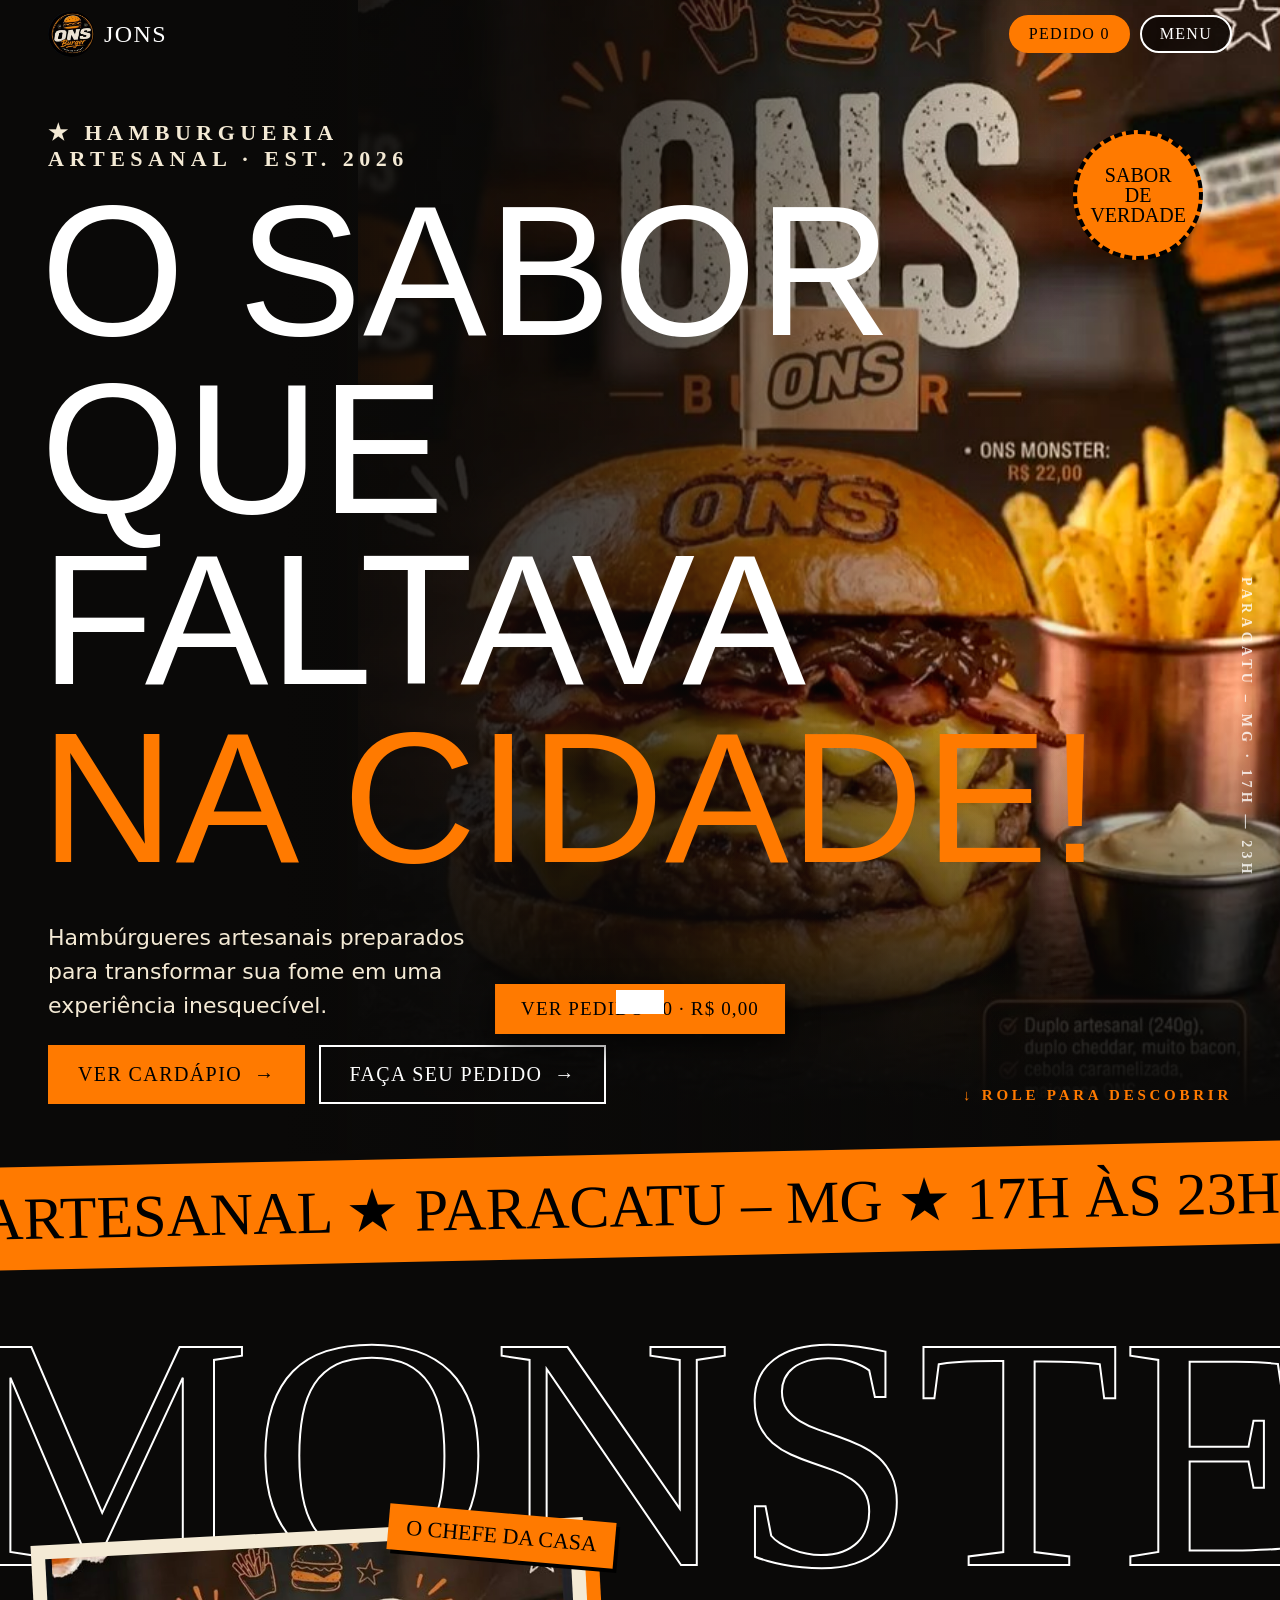
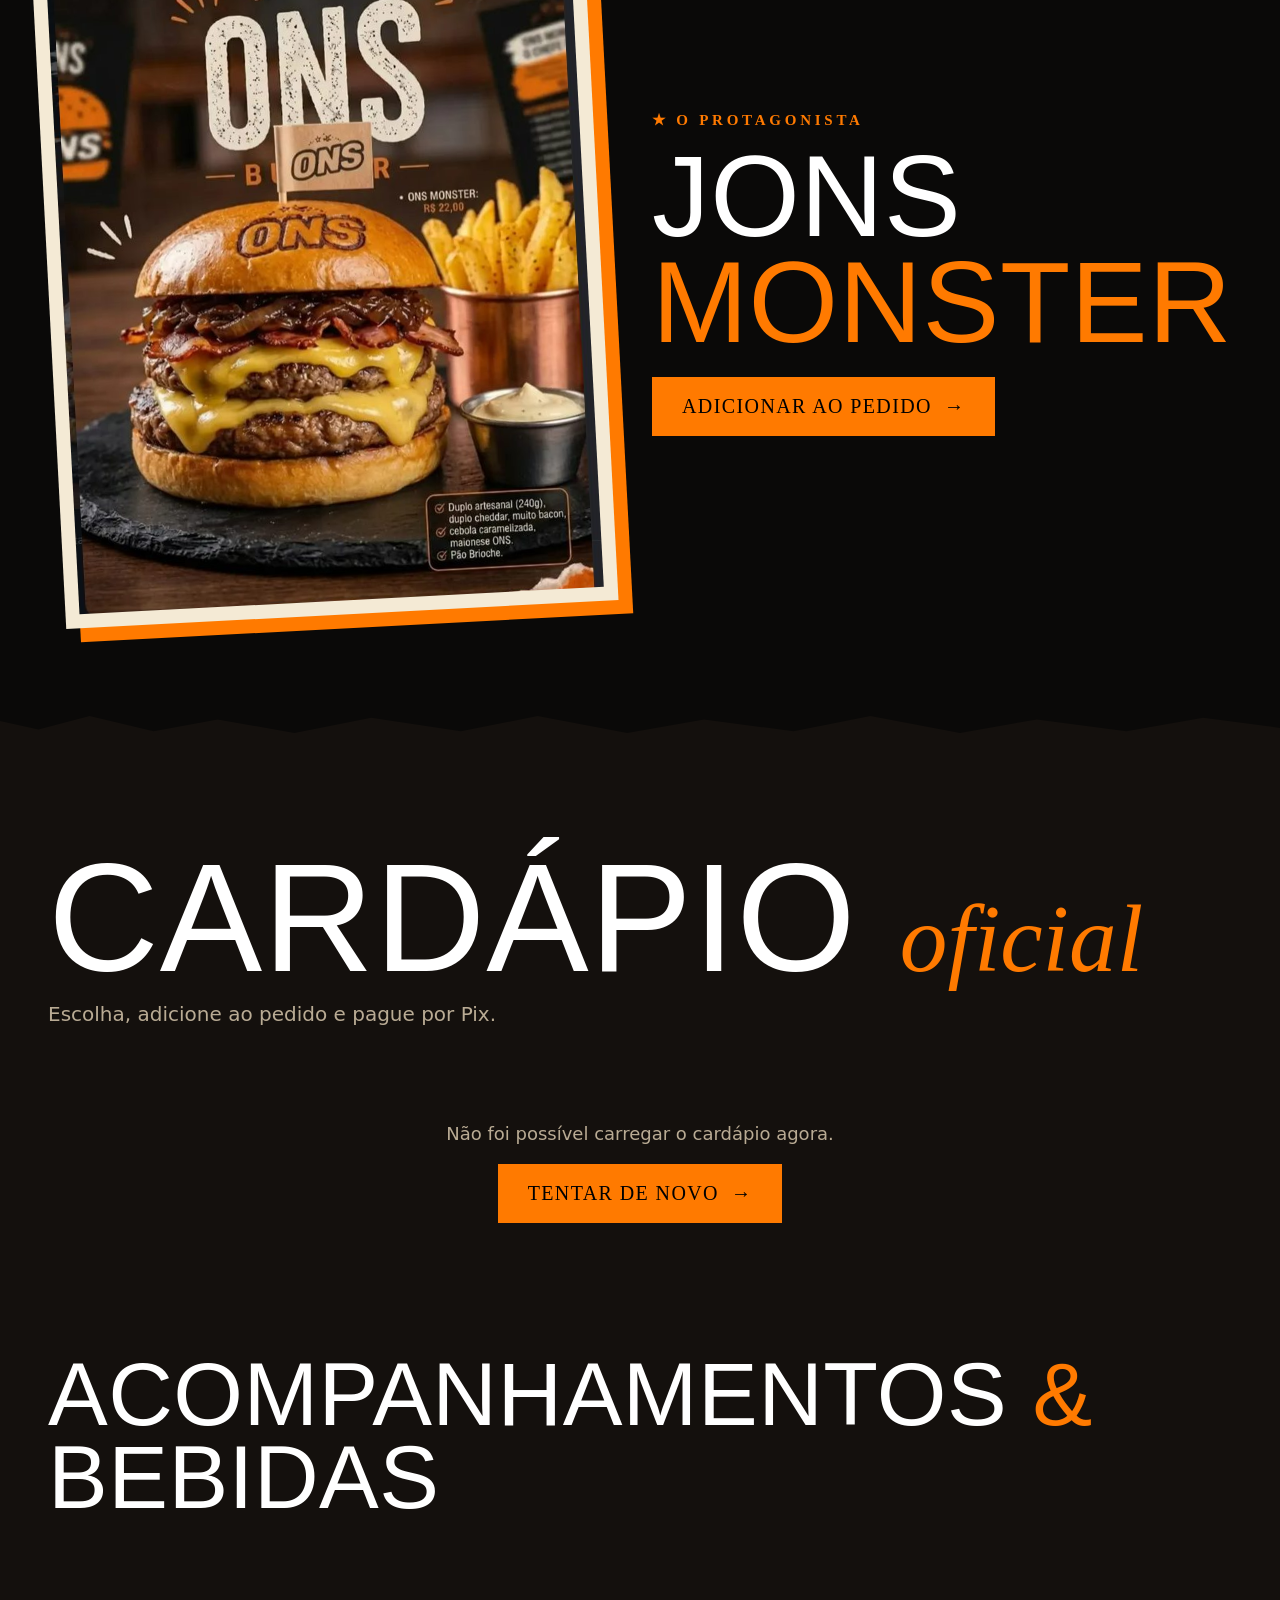
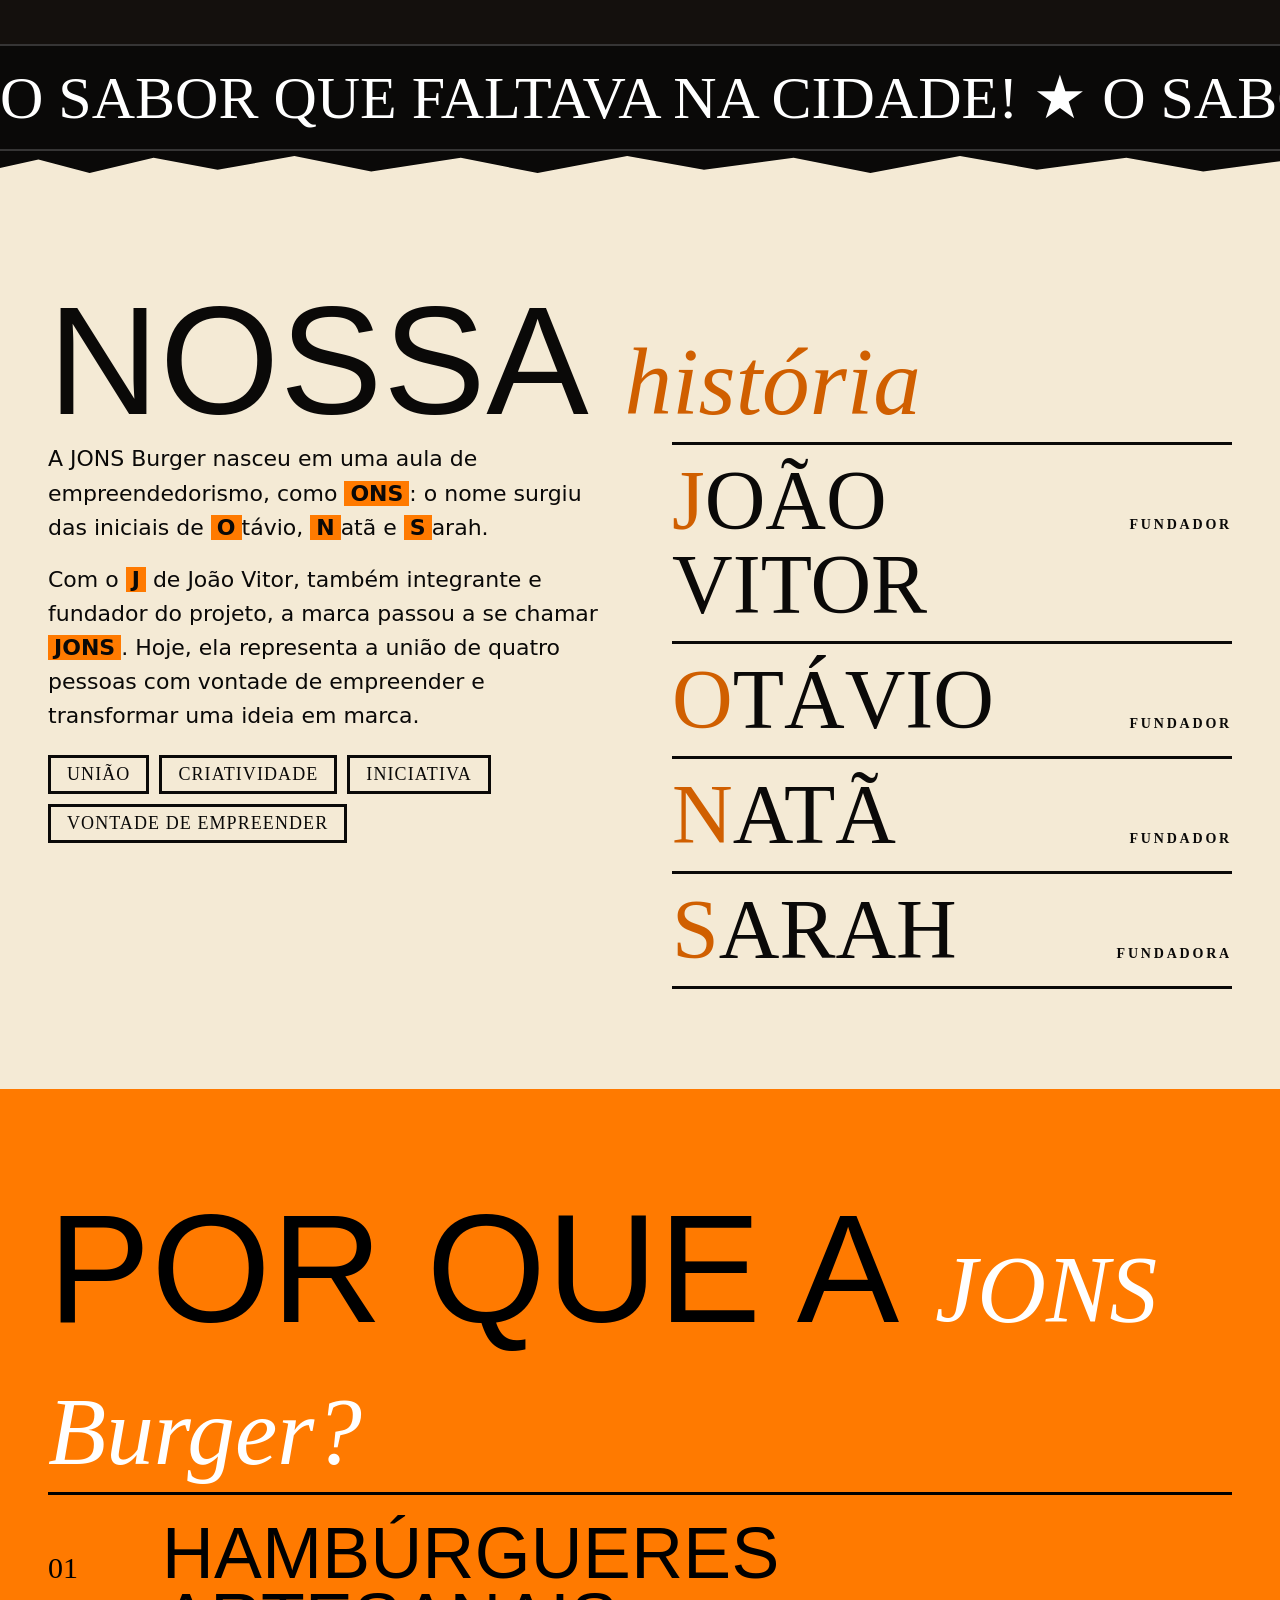
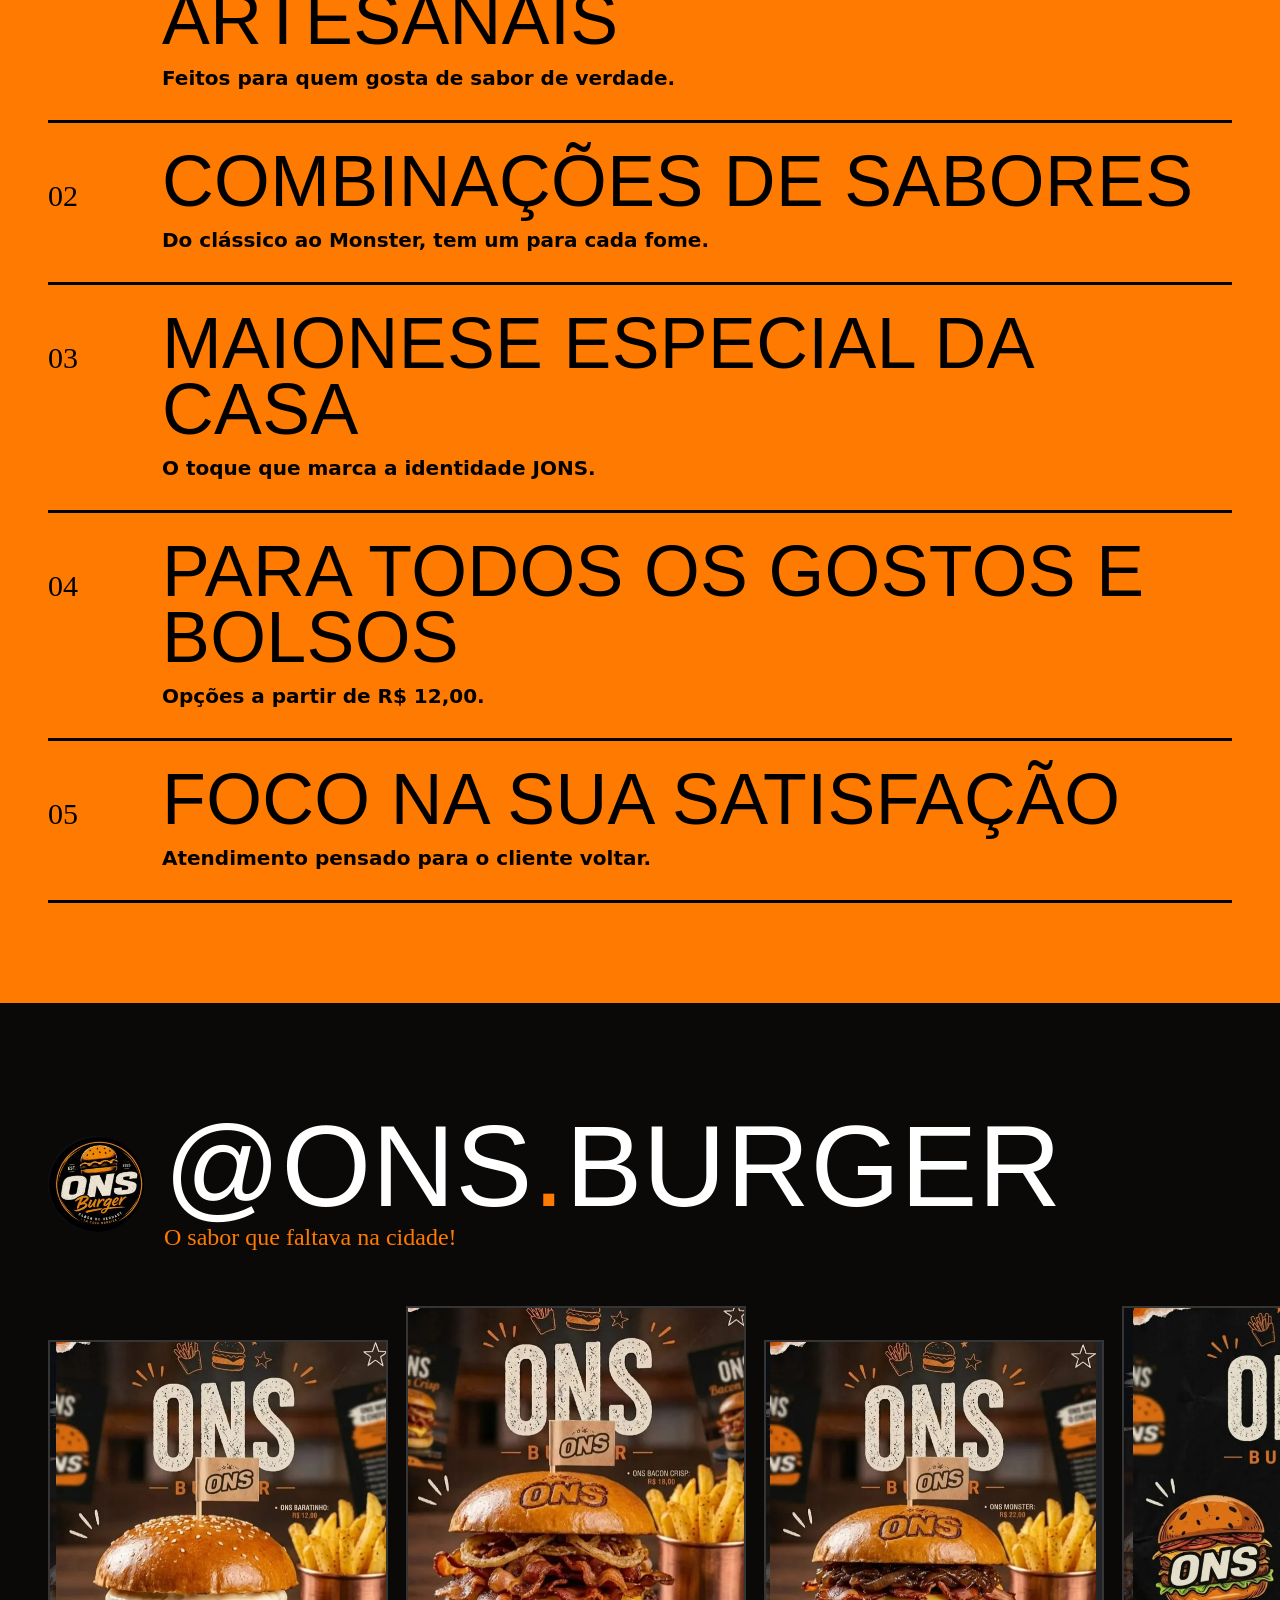
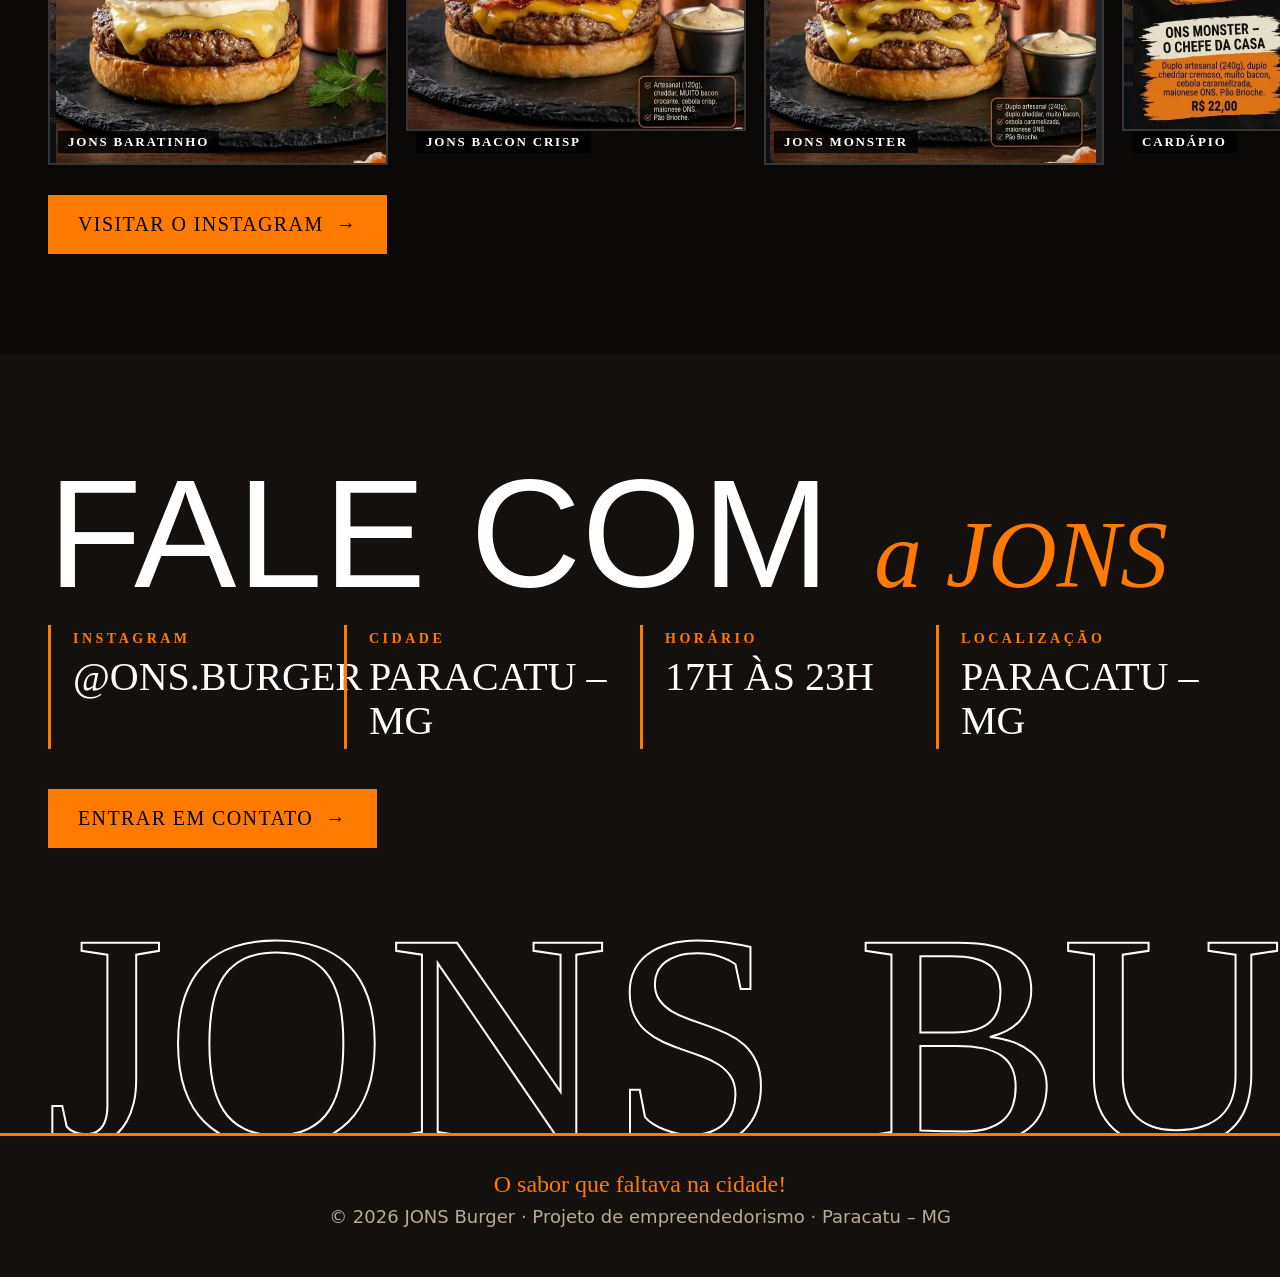
==== docs/index.html @ bc7fd7f3 "Add files via upload" ====
<!DOCTYPE html>
<html lang="pt-BR">
<head>
<meta charset="utf-8">
<meta name="viewport" content="width=device-width, initial-scale=1, viewport-fit=cover">
<title>JONS Burger — O sabor que faltava na cidade! | Hamburgueria em Paracatu – MG</title>
<meta name="description" content="JONS Burger: hambúrgueres artesanais em Paracatu – MG, todos os dias das 17h às 23h. Conheça o JONS Monster, faça seu pedido e pague por Pix.">
<meta property="og:type" content="website">
<meta property="og:locale" content="pt_BR">
<meta property="og:site_name" content="JONS Burger">
<meta property="og:title" content="JONS Burger — O sabor que faltava na cidade!">
<meta property="og:description" content="Hambúrgueres artesanais em Paracatu – MG. Faça seu pedido online e pague por Pix.">
<meta name="twitter:card" content="summary_large_image">
<!--
  PENDENTE — COMPARTILHAMENTO (Open Graph): og:image e og:url EXIGEM endereço absoluto (https://...) do site publicado.
  O domínio definitivo ainda não foi informado, então estas duas tags ficam desativadas para não apontar para um endereço inventado.
  Quando souber o domínio, remova este comentário e adicione no <head>, trocando COLE_AQUI_O_ENDERECO_DO_SITE pelo endereço real:
    <meta property="og:image" content="https://COLE_AQUI_O_ENDERECO_DO_SITE/img/og.jpg">
    <meta property="og:image:width" content="1200">
    <meta property="og:image:height" content="630">
    <meta property="og:image:alt" content="Hambúrgueres artesanais da JONS Burger">
    <meta property="og:url" content="https://COLE_AQUI_O_ENDERECO_DO_SITE/">
    <link rel="canonical" href="https://COLE_AQUI_O_ENDERECO_DO_SITE/">
  A imagem de compartilhamento já existe em docs/img/og.jpg (1200x630).
-->
<meta http-equiv="Content-Security-Policy" content="default-src 'self'; script-src 'self'; style-src 'self' 'unsafe-inline' https://fonts.googleapis.com; font-src https://fonts.gstatic.com; img-src 'self' data:; connect-src 'self' https://*.supabase.co; base-uri 'self'; form-action 'self'">
<meta name="theme-color" content="#0a0908">
<link rel="icon" href="img/logo.jpg">
<link rel="preconnect" href="https://fonts.googleapis.com"><link rel="preconnect" href="https://fonts.gstatic.com" crossorigin>
<link href="https://fonts.googleapis.com/css2?family=Anton&family=Instrument+Serif:ital@1&family=Permanent+Marker&family=Barlow:wght@400;600;700&display=swap" rel="stylesheet">
<link rel="stylesheet" href="css/site.css">
</head>
<body>
<a class="skip" href="#cardapio">Ir para o cardápio</a>
<header id="hd"><div class="wrap nav">
  <a href="#inicio" class="logo" aria-label="JONS Burger, início"><img src="img/logo.jpg" alt="" width="46" height="46">JONS</a>
  <div class="nb">
    <button class="pill or" id="cartBtn" aria-label="Abrir pedido">Pedido <span id="cnt">0</span></button>
    <button class="pill" id="menuBtn" aria-expanded="false" aria-controls="nav">Menu</button>
  </div>
</div></header>
<div id="nav" role="dialog" aria-modal="true" aria-label="Menu de navegação" aria-hidden="true">
  <a href="#cardapio">Cardápio</a><a href="#monster">JONS Monster</a><a href="#historia">Nossa história</a><a href="#diferenciais">Diferenciais</a><a href="#instagram">Instagram</a><a href="#contato">Contato</a>
  <small>Paracatu – MG · 17h às 23h · @ons.burger</small>
</div>

<main>
<section class="hero" id="inicio">
  <div class="bgi" data-y=".12"><img src="img/p6.jpg" alt="JONS Monster: hambúrguer duplo com cheddar, bacon e cebola caramelizada" fetchpriority="high"></div>
  <div class="badge" aria-hidden="true">Sabor<br>de<br>verdade</div>
  <div class="vt" aria-hidden="true">Paracatu – MG · 17h — 23h</div>
  <div class="wrap">
    <p class="lab" style="margin-bottom:14px">★ Hamburgueria artesanal · Est. 2026</p>
    <h1 aria-label="O sabor que faltava na cidade!"><span><i>O sabor</i></span><span><i>que faltava</i></span><span><i class="or">na cidade!</i></span></h1>
    <div class="meta">
      <div><p>Hambúrgueres artesanais preparados para transformar sua fome em uma experiência inesquecível.</p>
      <div class="row"><a class="btn p" href="#cardapio">VER CARDÁPIO</a><button class="btn s" id="orderHero">FAÇA SEU PEDIDO</button></div></div>
      <div class="lab" style="text-align:right">↓ Role para descobrir</div>
    </div>
  </div>
</section>
<div class="mq o" aria-hidden="true"><div id="mq1"></div></div>

<section id="monster">
  <div class="big ol" aria-hidden="true" data-x="-.18">Monster</div>
  <div class="wrap">
    <div class="mph rv"><span class="st">O CHEFE DA CASA</span><div class="f"><img src="img/p6.jpg" alt="JONS Monster" loading="lazy"></div></div>
    <div class="mtx rv">
      <div class="lab">★ O protagonista</div>
      <h2>JONS<br><span class="or">Monster</span></h2>
      <p id="mdesc"></p>
      <div class="pr" id="mprice"></div>
      <div class="row"><button class="btn p" data-add="monster">ADICIONAR AO PEDIDO</button></div>
    </div>
  </div>
</section>
<div class="tear" style="--c:var(--bg2)"></div>

<section id="cardapio"><div class="wrap">
  <h2 class="h2 rv">Cardápio <span class="serif">oficial</span></h2>
  <p class="sub rv">Escolha, adicione ao pedido e pague por Pix.</p>
  <div id="burgers"></div>
  <div class="sd"><h3 class="rv">Acompanhamentos <span class="or">&amp;</span> bebidas</h3><div class="sl rv" id="sides"></div></div>
</div></section>

<div class="mq r" aria-hidden="true"><div id="mq2"></div></div>

<section id="historia">
  <div class="tear" style="--c:var(--bg);position:absolute;top:0;left:0;right:0;transform:scaleY(-1);margin:0"></div>
  <div class="wrap" style="padding-top:20px">
    <h2 class="h2 rv">Nossa <span class="serif">história</span></h2>
    <div class="sg">
      <div class="rv">
        <p>A JONS Burger nasceu em uma aula de empreendedorismo, como <b>ONS</b>: o nome surgiu das iniciais de <b>O</b>távio, <b>N</b>atã e <b>S</b>arah.</p>
        <p>Com o <b>J</b> de João Vitor, também integrante e fundador do projeto, a marca passou a se chamar <b>JONS</b>. Hoje, ela representa a união de quatro pessoas com vontade de empreender e transformar uma ideia em marca.</p>
        <div class="vals"><span>União</span><span>Criatividade</span><span>Iniciativa</span><span>Vontade de empreender</span></div>
      </div>
      <div class="names rv">
        <div><span><span class="l">J</span>oão Vitor</span><small>FUNDADOR</small></div>
        <div><span><span class="l">O</span>távio</span><small>FUNDADOR</small></div>
        <div><span><span class="l">N</span>atã</span><small>FUNDADOR</small></div>
        <div><span><span class="l">S</span>arah</span><small>FUNDADORA</small></div>
      </div>
    </div>
  </div>
</section>

<section id="diferenciais"><div class="wrap">
  <h2 class="h2 rv">Por que a <span class="serif">JONS Burger?</span></h2>
  <div class="rv">
    <div class="df"><b>01</b><h3>Hambúrgueres artesanais</h3><p>Feitos para quem gosta de sabor de verdade.</p></div>
    <div class="df"><b>02</b><h3>Combinações de sabores</h3><p>Do clássico ao Monster, tem um para cada fome.</p></div>
    <div class="df"><b>03</b><h3>Maionese especial da casa</h3><p>O toque que marca a identidade JONS.</p></div>
    <div class="df"><b>04</b><h3>Para todos os gostos e bolsos</h3><p>Opções a partir de R$ 12,00.</p></div>
    <div class="df"><b>05</b><h3>Foco na sua satisfação</h3><p>Atendimento pensado para o cliente voltar.</p></div>
  </div>
</div></section>

<section id="instagram">
  <div class="wrap"><div class="igh rv"><img src="img/logo.jpg" alt="Perfil @ons.burger" loading="lazy"><div><h2 class="h2" style="margin:0;font-size:clamp(44px,9vw,120px)">@ons<span class="or">.</span>burger</h2><p class="mk or" style="font-size:24px">O sabor que faltava na cidade!</p></div></div></div>
  <div class="reel" id="gallery" tabindex="0" aria-label="Galeria de artes e produtos, role para o lado"></div>
  <div class="wrap"><a class="btn p" href="https://www.instagram.com/ons.burger/" target="_blank" rel="noopener">VISITAR O INSTAGRAM</a></div>
</section>

<section id="contato"><div class="wrap">
  <h2 class="h2 rv">Fale com <span class="serif">a JONS</span></h2>
  <div class="info rv">
    <div><b>INSTAGRAM</b><a href="https://www.instagram.com/ons.burger/" target="_blank" rel="noopener">@ons.burger</a></div>
    <div><b>CIDADE</b>Paracatu – MG</div>
    <div><b>HORÁRIO</b>17h às 23h</div>
    <div><b>LOCALIZAÇÃO</b><span id="addr"></span></div>
  </div>
  <button class="btn p" id="contactBtn">ENTRAR EM CONTATO</button>
  <div class="giant ol" aria-hidden="true" data-x=".05">JONS Burger</div>
</div></section>
</main>
<footer><span class="mk or" style="font-size:24px">O sabor que faltava na cidade!</span><br>© 2026 JONS Burger · Projeto de empreendedorismo · Paracatu – MG</footer>

<div class="ov" id="ov"></div>
<aside id="cart" role="dialog" aria-modal="true" aria-label="Seu pedido" aria-hidden="true">
  <h3><span id="cartTitle">Seu pedido</span> <button id="close" aria-label="Fechar pedido">×</button></h3>
  <div id="viewCart" class="view">
    <div id="items" aria-live="polite"></div>
    <div class="tot"><span>Subtotal</span><span id="sub">R$ 0,00</span></div>
    <div class="tot g"><span>Total</span><span id="tot">R$ 0,00</span></div>
    <form id="orderForm" novalidate>
      <label class="sr" for="cname">Seu nome</label><input id="cname" name="name" placeholder="Seu nome" autocomplete="name" maxlength="80" required>
      <label class="sr" for="cphone">Telefone com DDD</label><input id="cphone" name="phone" placeholder="Telefone com DDD" inputmode="tel" autocomplete="tel" maxlength="20" required>
      <label class="sr" for="obs">Observações</label><textarea id="obs" rows="2" maxlength="300" placeholder="Observações (opcional)"></textarea>
      <p class="err" id="formErr" role="alert"></p>
      <button class="btn p" id="send" type="submit" style="width:100%;justify-content:center;margin-top:8px">CONFIRMAR PEDIDO</button>
    </form>
    <button class="rm" id="lastLink" type="button" hidden style="margin-top:12px;align-self:center"></button>
  </div>
  <div id="viewDone" class="view" hidden></div>
</aside>
<button id="fab" aria-label="Ver pedido"></button>
<div class="toast" id="toast" role="status" aria-live="polite"></div>


<script src="config.js" defer></script>
<script src="js/sb.js" defer></script>
<script src="js/app.js" defer></script>
</body>
</html>
---- docs/css/site.css ----
:root{--bg:#0a0908;--bg2:#14100d;--or:#ff7a00;--cream:#f4ead5;--mut:#b9ab94;--line:#ffffff2e;box-sizing:border-box;padding-top:env(safe-area-inset-top,0px);padding-bottom:env(safe-area-inset-bottom,0px)}
@media (prefers-color-scheme:dark){:root:not([data-theme="light"]){--bg:#0a0908}}
:root[data-theme="dark"]{--bg:#0a0908}
*{box-sizing:border-box;margin:0}
html{scroll-behavior:smooth;scroll-padding-top:70px}
body{background:var(--bg);color:#fff;font:400 18px/1.55 Barlow,system-ui,sans-serif;overflow-x:hidden}
h1,h2,h3,.an{font-family:Anton,Impact,'Arial Narrow',sans-serif;font-weight:400;text-transform:uppercase;line-height:.92;letter-spacing:.005em}
.serif{font-family:'Instrument Serif',Georgia,serif;font-style:italic;text-transform:none;letter-spacing:0}
.mk{font-family:'Permanent Marker',cursive}
a{color:inherit;text-decoration:none}img{display:block;max-width:100%}
.wrap{max-width:1280px;margin:0 auto;padding:0 clamp(16px,4vw,48px)}
section{position:relative}
.sr{position:absolute;left:-9999px}
.skip{position:absolute;left:12px;top:-60px;background:var(--or);color:#000;padding:10px 16px;z-index:200;font-weight:700}.skip:focus{top:8px}
:focus-visible{outline:3px solid var(--or);outline-offset:3px}
.ol{color:transparent;-webkit-text-stroke:2px #fff}
.or{color:var(--or)}
.tear{height:34px;background:var(--c,var(--cream));clip-path:polygon(0 50%,3% 75%,7% 35%,12% 80%,17% 45%,23% 85%,29% 40%,36% 80%,42% 35%,49% 85%,55% 45%,62% 80%,68% 35%,75% 85%,81% 45%,88% 80%,94% 40%,100% 70%,100% 100%,0 100%);margin-top:-1px}
.tear.d{transform:scaleY(-1)}
/* topo */
header{position:fixed;top:0;left:0;right:0;z-index:60;padding-top:env(safe-area-inset-top,0px);mix-blend-mode:normal}
header.sc{background:rgba(10,9,8,.92);backdrop-filter:blur(8px);border-bottom:2px solid var(--or)}
.nav{display:flex;align-items:center;justify-content:space-between;height:68px;gap:12px}
.logo{display:flex;align-items:center;gap:10px;font:400 24px Anton;letter-spacing:.06em}
.logo img{width:46px;height:46px;border-radius:50%;transition:.4s}.logo:hover img{transform:rotate(360deg)}
.nb{display:flex;gap:10px;align-items:center}
.pill{background:#0008;color:#fff;border:2px solid #fff;border-radius:99px;padding:8px 18px;font:400 16px Anton;letter-spacing:.08em;text-transform:uppercase;cursor:pointer;transition:.25s}
.pill:hover{background:#fff;color:#000}
.pill.or{background:var(--or);border-color:var(--or);color:#000;-webkit-text-stroke:0}.pill.or:hover{background:#fff;border-color:#fff}
.bump{animation:bump .5s}@keyframes bump{40%{transform:scale(1.25)}}
.btn{display:inline-flex;align-items:center;gap:12px;border:0;cursor:pointer;font:400 20px Anton;letter-spacing:.07em;text-transform:uppercase;padding:18px 30px;transition:.25s;position:relative;overflow:hidden}
.btn.p{background:var(--or);color:#000}.btn.s{background:transparent;color:#fff;box-shadow:inset 0 0 0 2px #fff}
.btn::after{content:"→";transition:.25s}.btn:hover::after{transform:translateX(6px)}
.btn:hover{background:#fff;color:#000}.btn.s:hover{box-shadow:inset 0 0 0 2px #fff}
/* menu overlay */
#nav{position:fixed;inset:0;background:var(--or);color:#000;z-index:70;display:flex;flex-direction:column;justify-content:center;padding:90px clamp(20px,6vw,80px) 40px;clip-path:circle(0 at calc(100% - 50px) 40px);visibility:hidden;transition:clip-path .6s cubic-bezier(.7,0,.2,1),visibility 0s .6s}
#nav.on{clip-path:circle(150% at calc(100% - 50px) 40px);visibility:visible;transition:clip-path .6s cubic-bezier(.7,0,.2,1)}
#nav a{display:block;font:400 clamp(46px,11vw,128px)/1 Anton;text-transform:uppercase;transition:.25s;width:fit-content}
#nav a:hover{color:#fff;transform:translateX(18px)}
#nav small{margin-top:26px;font:700 16px Barlow;letter-spacing:.1em;text-transform:uppercase}
/* hero */
.hero{min-height:100svh;display:flex;flex-direction:column;justify-content:flex-end;padding:120px 0 50px;overflow:hidden;isolation:isolate}
.hero .bgi{position:absolute;inset:-6% 0 -6% 28%;z-index:-2;background:#000}
.hero .bgi img{width:100%;height:100%;object-fit:cover;object-position:50% 55%;filter:saturate(1.1) contrast(1.05)}
.hero::before{content:"";position:absolute;inset:0;z-index:-1;background:linear-gradient(90deg,var(--bg) 22%,#0a0908aa 52%,transparent 85%),linear-gradient(0deg,var(--bg) 4%,transparent 40%)}
.hero h1{font-size:clamp(60px,14.5vw,216px);margin-left:-.04em}
.hero h1 span{display:block;overflow:hidden;padding-bottom:.04em}
.hero h1 i{display:block;font-style:normal;animation:up 1s cubic-bezier(.2,.8,.2,1) both}
.hero h1 span:nth-child(2) i{animation-delay:.12s}.hero h1 span:nth-child(3) i{animation-delay:.24s}
@keyframes up{from{transform:translateY(105%)}}
.hero .meta{display:flex;justify-content:space-between;gap:30px;align-items:flex-end;flex-wrap:wrap;margin-top:30px;animation:fade 1s .5s both}
@keyframes fade{from{opacity:0;transform:translateY(20px)}}
.hero p{max-width:460px;font-size:clamp(18px,2.2vw,22px);color:var(--cream)}
.row{display:flex;gap:14px;flex-wrap:wrap;margin-top:22px}
.vt{position:absolute;right:clamp(10px,2vw,28px);top:50%;writing-mode:vertical-rl;font:700 14px Barlow;letter-spacing:.3em;text-transform:uppercase;color:#fff;opacity:.8}
.badge{position:absolute;right:clamp(20px,6vw,90px);top:130px;width:130px;height:130px;border-radius:50%;background:var(--or);color:#000;display:grid;place-items:center;text-align:center;font:400 20px/1 Anton;text-transform:uppercase;animation:spin 18s linear infinite;border:4px dashed #000}
@keyframes spin{to{rotate:360deg}}
@media(max-width:700px){.hero .bgi{inset:0 0 30% 0}.hero::before{background:linear-gradient(0deg,var(--bg) 35%,#0a090866 70%,#0a090899)}.badge{width:92px;height:92px;font-size:14px;top:84px}.vt{display:none}}
/* marquee */
.mq{overflow:hidden;white-space:nowrap;border-block:2px solid var(--line);padding:16px 0;background:var(--bg)}
.mq.o{background:var(--or);color:#000;border:0;transform:rotate(-1.2deg);margin:0 -20px;position:relative;z-index:2}
.mq div{display:inline-block;font:400 clamp(30px,5vw,60px) Anton;text-transform:uppercase;animation:mq 30s linear infinite}
.mq.r div{animation-direction:reverse}
@keyframes mq{to{transform:translateX(-50%)}}
/* monster */
#monster{padding:120px 0 90px;overflow:hidden}
#monster .big{position:absolute;left:-2%;top:6%;font:400 clamp(110px,26vw,400px) Anton;text-transform:uppercase;line-height:.8;white-space:nowrap;z-index:0;pointer-events:none}
#monster .wrap{position:relative;z-index:1;display:grid;grid-template-columns:1.1fr .9fr;gap:clamp(20px,4vw,60px);align-items:center;margin-top:12vw}
@media(max-width:820px){#monster .wrap{grid-template-columns:1fr;margin-top:22vw}}
.mph{position:relative}
.mph .f{background:var(--cream);padding:14px;rotate:-3deg;box-shadow:14px 14px 0 var(--or);transition:.5s}
.mph:hover .f{rotate:0deg}
.mph img{width:100%;aspect-ratio:4/5;object-fit:cover}
.mph .st{position:absolute;right:-14px;top:-18px;background:var(--or);color:#000;font:400 22px 'Permanent Marker';padding:10px 18px;rotate:5deg;box-shadow:4px 4px 0 #000;z-index:2}
.mtx h2{font-size:clamp(56px,9vw,130px);margin:14px 0 18px}
.mtx p{font-size:22px;color:var(--cream);max-width:520px}
.mtx .pr{font:400 clamp(60px,9vw,110px) Anton;color:var(--or);margin:18px 0 6px;line-height:1}
.lab{font:700 15px Barlow;letter-spacing:.25em;text-transform:uppercase;color:var(--or)}
/* cardápio */
#cardapio{padding:110px 0 100px;background:var(--bg2)}
.h2{font-size:clamp(56px,12vw,180px);margin-bottom:10px}
.h2 .serif{font-size:.62em;color:var(--or)}
.sub{color:var(--mut);margin-bottom:50px;font-size:20px;max-width:560px}
.item{display:grid;grid-template-columns:70px 1fr auto auto;gap:clamp(14px,2.5vw,36px);align-items:center;padding:30px 0;border-top:2px solid var(--line);transition:.3s;position:relative}
.item:last-child{border-bottom:2px solid var(--line)}
.item:hover,.item:focus-within{background:linear-gradient(90deg,#ff7a0022,transparent);padding-left:14px}
.no{font:400 26px Anton;color:var(--or)}
.nm h3{font-size:clamp(34px,5.4vw,70px);transition:.3s}.item:hover .nm h3{color:var(--or)}
.nm p{color:var(--mut);margin-top:8px;max-width:520px}
.nm .tg{display:inline-block;background:var(--or);color:#000;font:400 14px 'Permanent Marker';padding:2px 10px;margin-left:10px;vertical-align:middle;rotate:-3deg}
.th{width:120px;height:96px;overflow:hidden;transition:width .5s cubic-bezier(.2,.8,.2,1),height .5s;background:#000;display:grid;place-items:center;position:relative}
.item:hover .th,.item:focus-within .th{width:280px;height:170px}
.th img{width:100%;height:100%;object-fit:cover}.th img.sm{width:60%;height:auto;object-fit:contain}
.th em{position:absolute;bottom:2px;left:0;right:0;text-align:center;font:400 11px 'Permanent Marker';color:var(--or);font-style:normal}
.pc{display:flex;flex-direction:column;align-items:flex-end;gap:10px}
.price{font:400 clamp(34px,4vw,54px) Anton;color:#fff;line-height:1}
.add{background:var(--cream);color:#000;border:0;padding:12px 18px;font:400 16px Anton;letter-spacing:.07em;text-transform:uppercase;cursor:pointer;transition:.25s;white-space:nowrap}
.add:hover{background:var(--or);transform:translateY(-2px)}.add.ok{background:#2fbf71;color:#fff}
@media(max-width:760px){.item{grid-template-columns:96px 1fr;grid-template-areas:"th nm" "th pc";gap:10px 14px;padding:22px 0}.no{display:none}.th{grid-area:th;width:96px;height:96px;align-self:start}.item:hover .th,.item:focus-within .th{width:96px;height:96px}.nm{grid-area:nm}.pc{grid-area:pc;flex-direction:row;align-items:center;justify-content:space-between}.nm h3{font-size:30px}.price{font-size:32px}}
.sd{margin-top:90px}
.sd h3{font-size:clamp(40px,7vw,90px);margin-bottom:26px}
.sl{display:grid;grid-template-columns:1fr 1fr;column-gap:50px}
@media(max-width:820px){.sl{grid-template-columns:1fr}}
.li{display:flex;align-items:center;gap:12px;padding:18px 0;border-bottom:2px dotted var(--line)}
.li .n{font:700 21px Barlow;text-transform:uppercase;letter-spacing:.03em}.li small{color:var(--mut);margin-left:6px;font-weight:400}
.li .d{flex:1}.li .price{font-size:34px;color:var(--or)}.li .add{padding:9px 14px}
/* história */
#historia{padding:120px 0 100px;background:var(--cream);color:#0a0908;overflow:hidden}
#historia .h2{color:#0a0908}#historia .h2 .serif{color:#d05f00}
.sg{display:grid;grid-template-columns:1fr 1fr;gap:clamp(26px,5vw,80px);align-items:start}
@media(max-width:820px){.sg{grid-template-columns:1fr}}
#historia p{font-size:22px;margin-bottom:18px;max-width:560px}#historia b{background:var(--or);padding:0 6px}
.names a,.names div{display:flex;align-items:baseline;justify-content:space-between;border-top:3px solid #0a0908;padding:14px 0;font:400 clamp(40px,7vw,84px) Anton;text-transform:uppercase;line-height:1;transition:.3s}
.names div:last-child{border-bottom:3px solid #0a0908}
.names div:hover{padding-left:16px;color:#d05f00}.names small{font:700 14px Barlow;letter-spacing:.2em}
.names div span.l{color:#d05f00}
.vals{display:flex;gap:10px;flex-wrap:wrap;margin-top:22px}.vals span{border:3px solid #0a0908;padding:6px 16px;font:400 18px Anton;text-transform:uppercase;letter-spacing:.06em}
/* diferenciais */
#diferenciais{background:var(--or);color:#000;padding:110px 0 100px}
#diferenciais .h2 .serif{color:#fff}
.df{display:grid;grid-template-columns:90px 1fr;gap:10px 24px;align-items:baseline;padding:26px 0;border-top:3px solid #000;transition:.3s}
.df:last-child{border-bottom:3px solid #000}.df:hover{padding-left:16px;background:#0000000d}
.df b{font:400 30px Anton}.df h3{font-size:clamp(32px,5.6vw,76px)}.df p{grid-column:2;font-size:20px;font-weight:600;max-width:600px}
/* instagram */
#instagram{padding:110px 0 100px;overflow:hidden}
.igh{display:flex;align-items:center;gap:20px;margin-bottom:40px;flex-wrap:wrap}.igh img{width:96px;height:96px;border-radius:50%}
.reel{display:flex;gap:18px;overflow-x:auto;scroll-snap-type:x mandatory;padding:10px clamp(16px,4vw,48px) 30px;-webkit-overflow-scrolling:touch;scrollbar-color:var(--or) #111}
.reel figure{flex:0 0 min(70vw,340px);scroll-snap-align:center;position:relative;transition:.4s}
.reel figure:nth-child(odd){margin-top:34px}
.reel img{width:100%;aspect-ratio:4/5;object-fit:cover;border:2px solid var(--line);transition:.4s}
.reel figure:hover img{border-color:var(--or);rotate:-1.5deg;scale:1.03}
.reel figcaption{position:absolute;left:10px;bottom:12px;background:#000c;padding:3px 10px;font:700 13px Barlow;letter-spacing:.14em;text-transform:uppercase}
/* contato */
#contato{background:var(--bg2);padding:110px 0 0;overflow:hidden}
.info{display:grid;grid-template-columns:repeat(auto-fit,minmax(230px,1fr));gap:0;margin:20px 0 40px}
.info div{border-left:3px solid var(--or);padding:6px 22px;font:400 clamp(26px,3.4vw,40px)/1.1 Anton;text-transform:uppercase}
.info b{display:block;font:700 14px Barlow;letter-spacing:.25em;color:var(--or);margin-bottom:8px}
.giant{font:400 clamp(90px,24vw,360px)/.8 Anton;text-transform:uppercase;white-space:nowrap;margin:70px 0 -.1em -1vw;text-align:center}
footer{background:var(--bg2);text-align:center;padding:30px 20px calc(46px + env(safe-area-inset-bottom,0px));color:var(--mut);border-top:3px solid var(--or)}
/* carrinho */
.ov{position:fixed;inset:0;background:#000a;opacity:0;pointer-events:none;transition:.3s;z-index:80}.ov.on{opacity:1;pointer-events:auto}
aside{position:fixed;top:0;right:0;bottom:0;width:min(440px,100%);background:var(--bg2);border-left:4px solid var(--or);z-index:90;transform:translateX(100%);transition:.4s cubic-bezier(.2,.8,.2,1);display:flex;flex-direction:column;padding:calc(20px + env(safe-area-inset-top,0px)) 22px calc(20px + env(safe-area-inset-bottom,0px));visibility:hidden}
aside.on{transform:none;visibility:visible}
aside h3{font-size:44px;display:flex;justify-content:space-between;align-items:center}
aside h3 button{background:none;border:0;color:#fff;font-size:38px;cursor:pointer;line-height:1}
#items{flex:1;overflow:auto;margin:14px 0}
.it{display:flex;gap:10px;align-items:center;justify-content:space-between;padding:14px 0;border-bottom:2px dashed var(--line)}
.it b{display:block;font-weight:700}.it small{color:var(--mut)}
.q{display:flex;align-items:center;gap:9px}.q button{width:34px;height:34px;border-radius:50%;border:2px solid var(--or);background:none;color:#fff;font-size:20px;cursor:pointer}.q button:hover{background:var(--or);color:#000}
.rm{background:none;border:0;color:#ff8a78;cursor:pointer;font-size:14px;text-decoration:underline}
.tot{display:flex;justify-content:space-between;color:var(--mut)}.tot.g{font:400 36px Anton;color:var(--or);margin:6px 0 12px}
aside input,#obs{width:100%;background:#000;border:2px solid var(--line);color:#fff;padding:10px;margin-top:8px;font:inherit}
.empty{text-align:center;color:var(--mut);padding:40px 0}
#fab{position:fixed;left:50%;bottom:calc(16px + env(safe-area-inset-bottom,0px));translate:-50% 150px;z-index:55;background:var(--or);color:#000;border:0;padding:14px 26px;font:400 19px Anton;letter-spacing:.06em;text-transform:uppercase;cursor:pointer;box-shadow:0 10px 30px #000a;transition:.4s;white-space:nowrap}
#fab.on{translate:-50% 0}
.toast{position:fixed;left:50%;bottom:calc(86px + env(safe-area-inset-bottom,0px));translate:-50% 200px;background:#fff;color:#000;padding:12px 24px;font:400 18px Anton;letter-spacing:.05em;z-index:100;transition:.35s;text-transform:uppercase}.toast.on{translate:-50% 0}
.rv{opacity:0;transform:translateY(40px);transition:opacity .8s,transform .8s cubic-bezier(.2,.8,.2,1)}.rv.in{opacity:1;transform:none}
@media(prefers-reduced-motion:reduce){*{animation:none!important;transition:none!important;scroll-behavior:auto!important}.rv{opacity:1;transform:none}.mq{overflow-x:auto}}

/* ---- checkout / Pix ---- */
.view{display:flex;flex-direction:column;flex:1;min-height:0}.view[hidden]{display:none}
#items{flex:1 1 auto;min-height:60px}
.err{color:#ff8a78;font-size:15px;min-height:1.2em;margin-top:6px}
#send:disabled{opacity:.45;cursor:not-allowed}
.done-scroll{flex:1;overflow:auto;padding-right:4px}
.ok-msg{font-size:20px;margin-bottom:10px}
.badges{display:flex;gap:8px;flex-wrap:wrap;margin-bottom:12px}
.bd{border:2px solid var(--line);padding:4px 12px;font:400 15px Anton;letter-spacing:.06em;text-transform:uppercase}
.bd.pay-aguardando{border-color:var(--or);color:var(--or)}.bd.pay-pago{border-color:#2fbf71;color:#2fbf71}.bd.pay-cancelado{border-color:#ff8a78;color:#ff8a78}
.sumry{list-style:none;padding:0;margin:0 0 8px}.sumry li{display:flex;justify-content:space-between;gap:12px;padding:8px 0;border-bottom:2px dashed var(--line)}
.pix{background:#000;border:2px solid var(--or);padding:16px;margin-top:10px}
.pix h4{font:400 26px Anton;text-transform:uppercase;color:var(--or);margin-bottom:8px}
.pl{font:700 13px Barlow;letter-spacing:.18em;text-transform:uppercase;color:var(--mut);margin-top:10px}
.mono{font:700 20px/1.3 ui-monospace,Consolas,monospace;word-break:break-all}
.row2{display:flex;gap:8px;margin:14px 0;flex-wrap:wrap}.row2 .add{flex:1;min-width:120px}
.pix ol{padding-left:20px;font-size:16px;color:var(--cream)}.pix li{margin-bottom:6px}
@media(max-width:360px){.nav{gap:6px}.logo{font-size:20px}.logo img{width:38px;height:38px}.pill{padding:7px 12px;font-size:14px}aside{padding-left:14px;padding-right:14px}}
/* evita que elementos decorativos (faixa inclinada, textos gigantes) alarguem a página no celular */
html{overflow-x:hidden}main,footer{overflow-x:clip}
[hidden]{display:none!important}
.pill{white-space:nowrap}.price{white-space:nowrap}
@media(max-width:480px){.item{grid-template-areas:"th nm" "pc pc"}.pc{gap:8px}.item .add{padding:10px 14px}.li{flex-wrap:wrap}.li .d{display:none}.li .n{flex:1 1 100%}.li .price{margin-right:auto}}
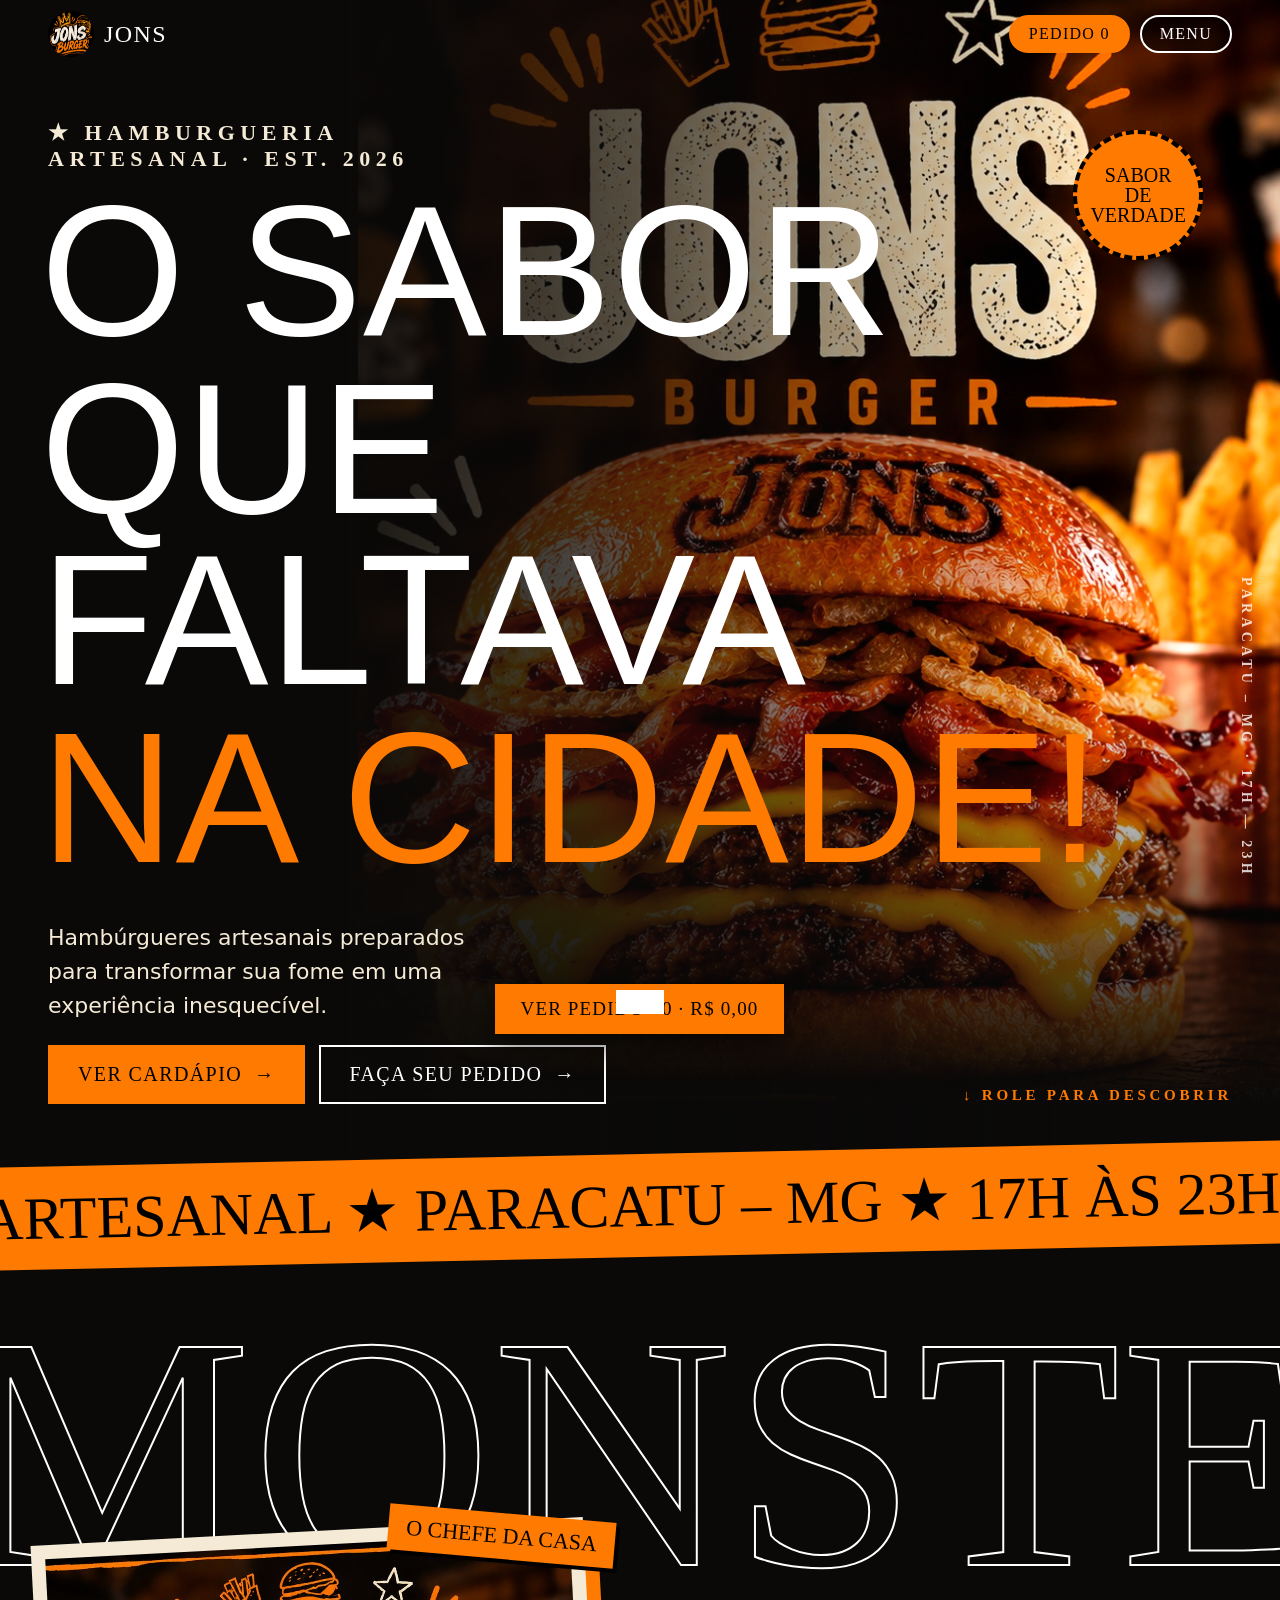
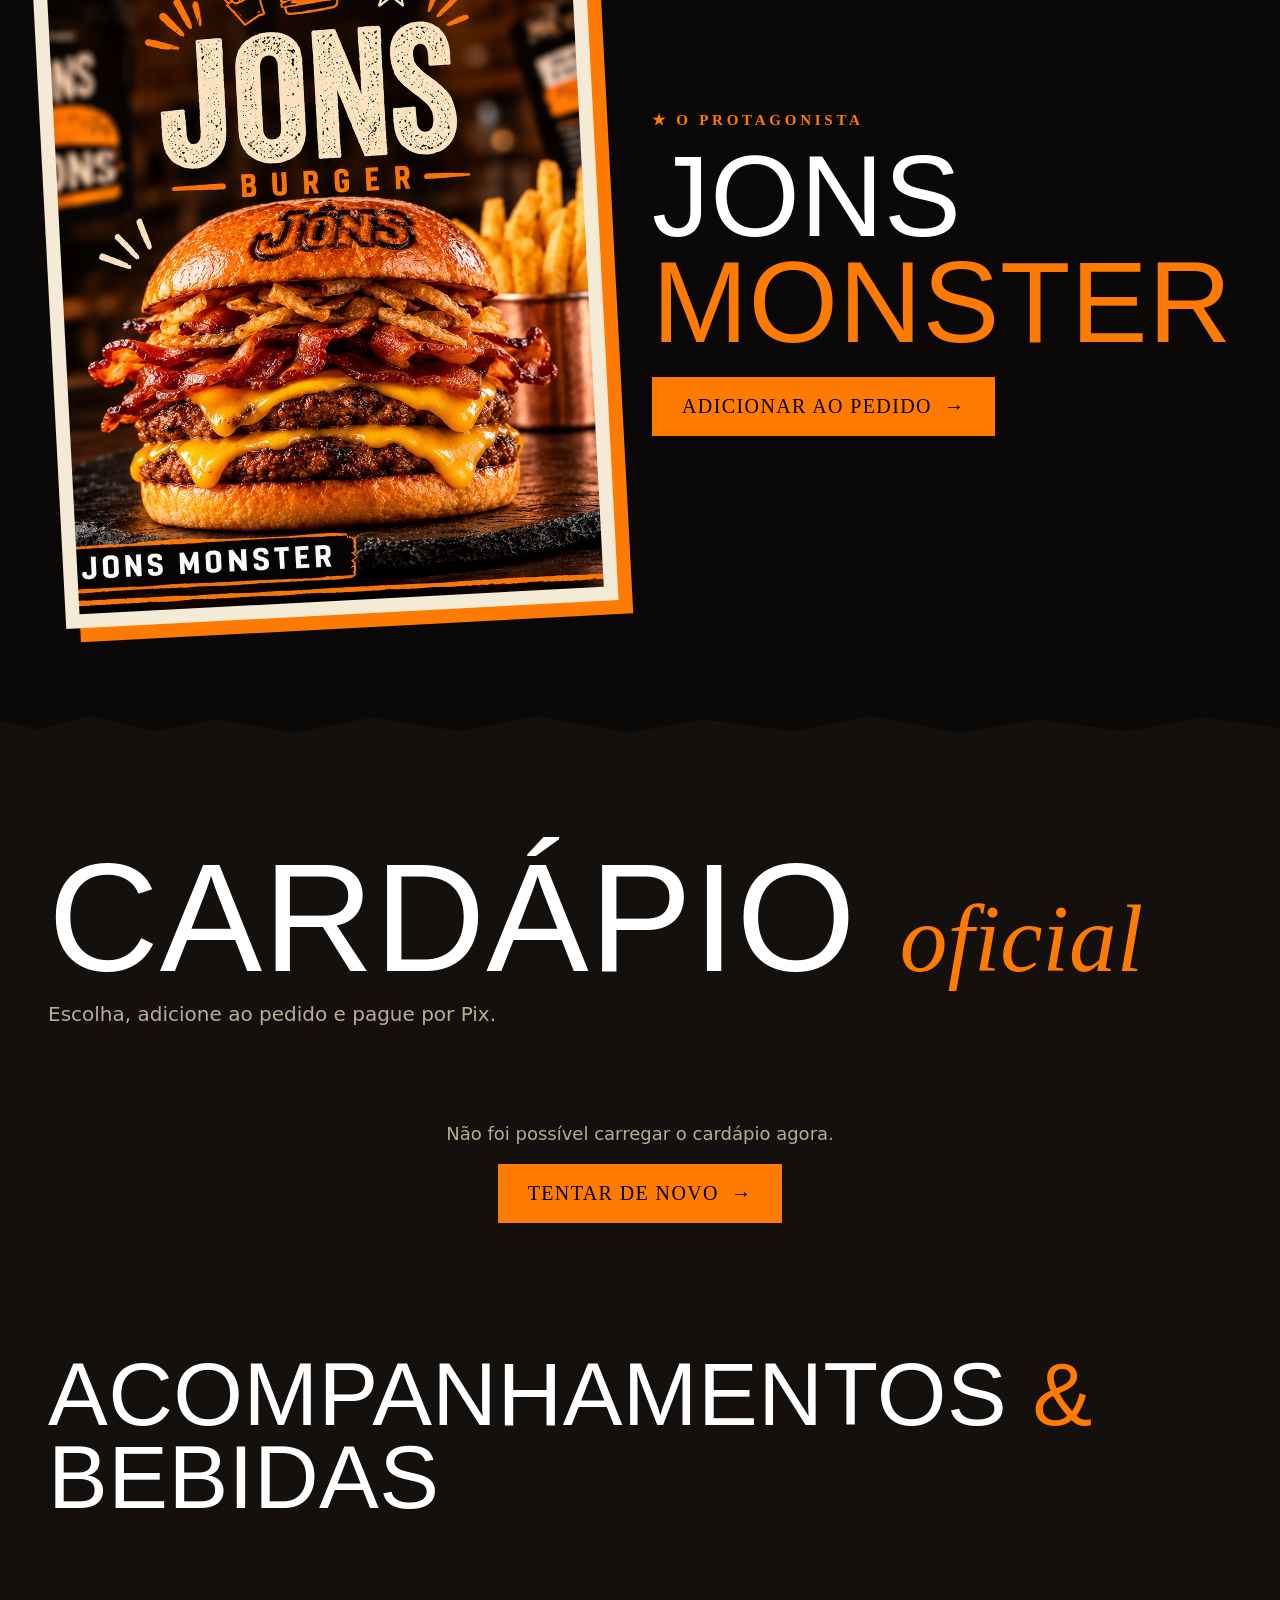
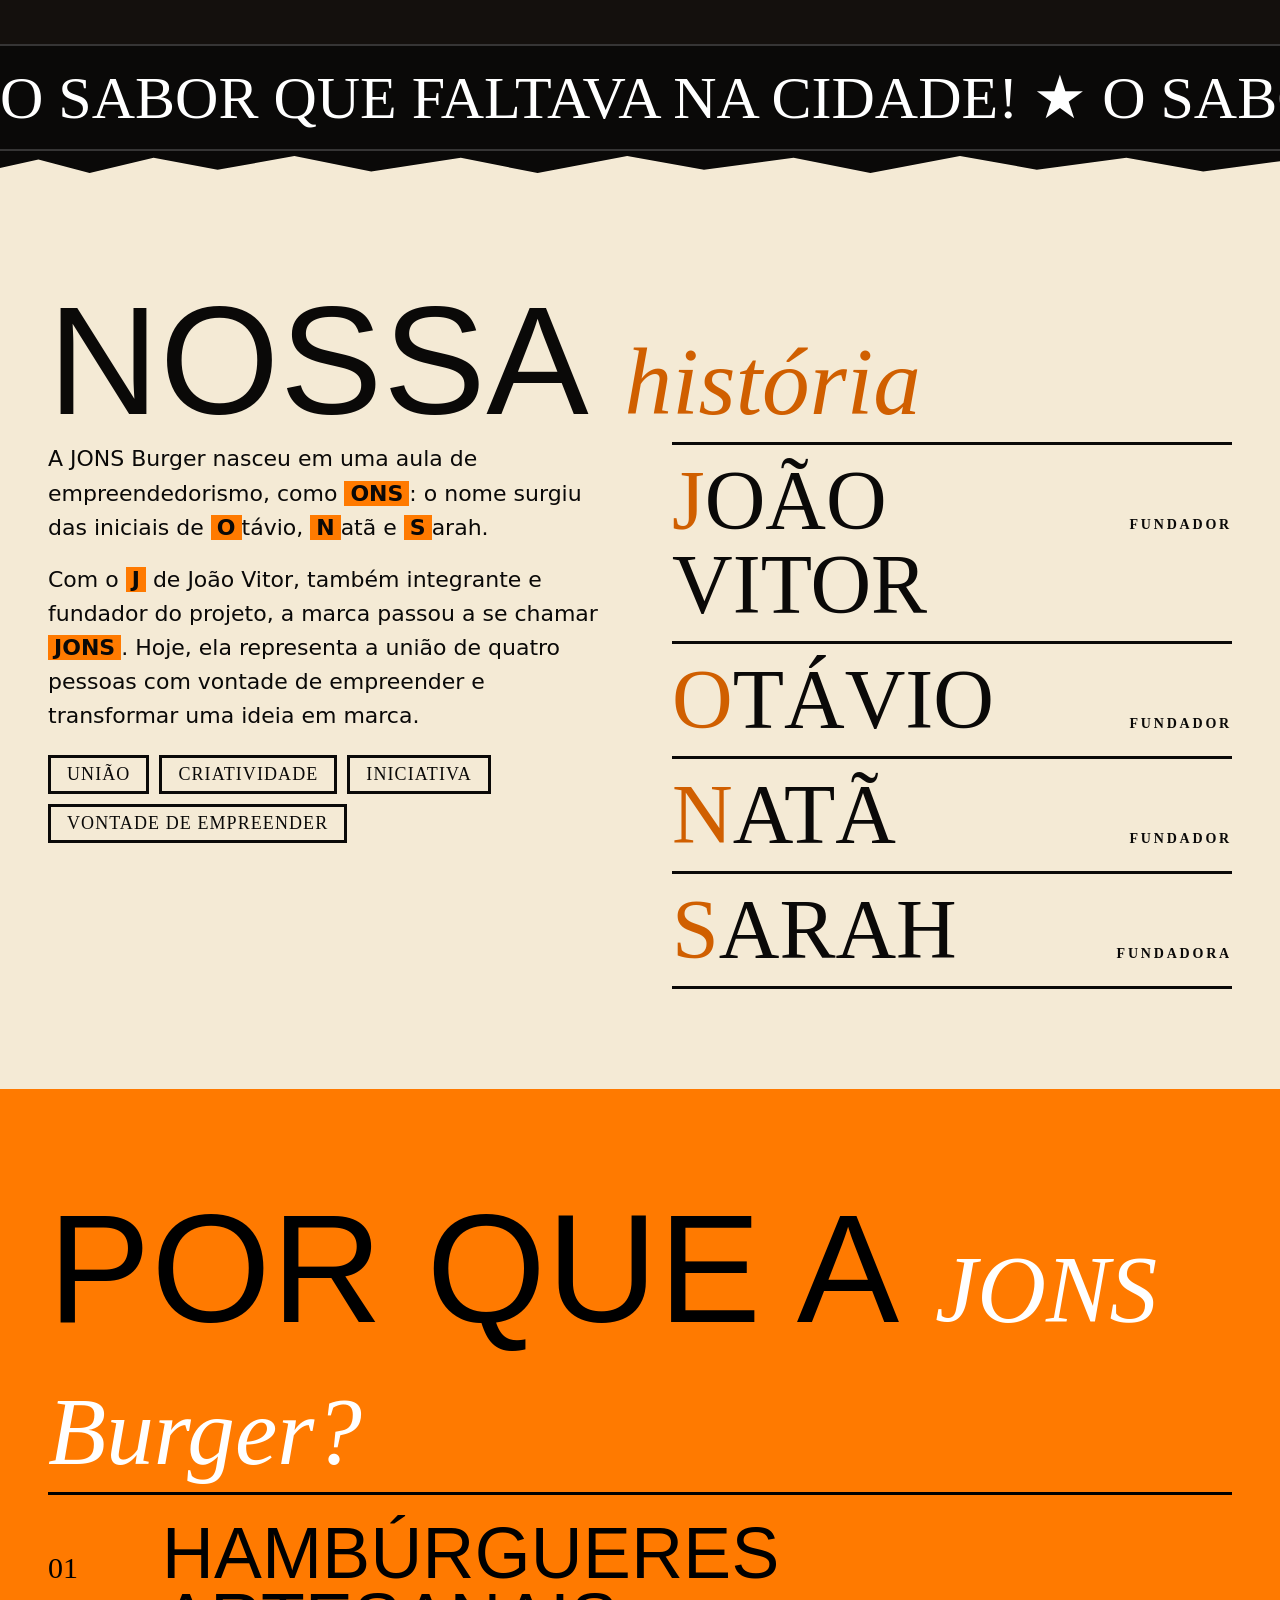
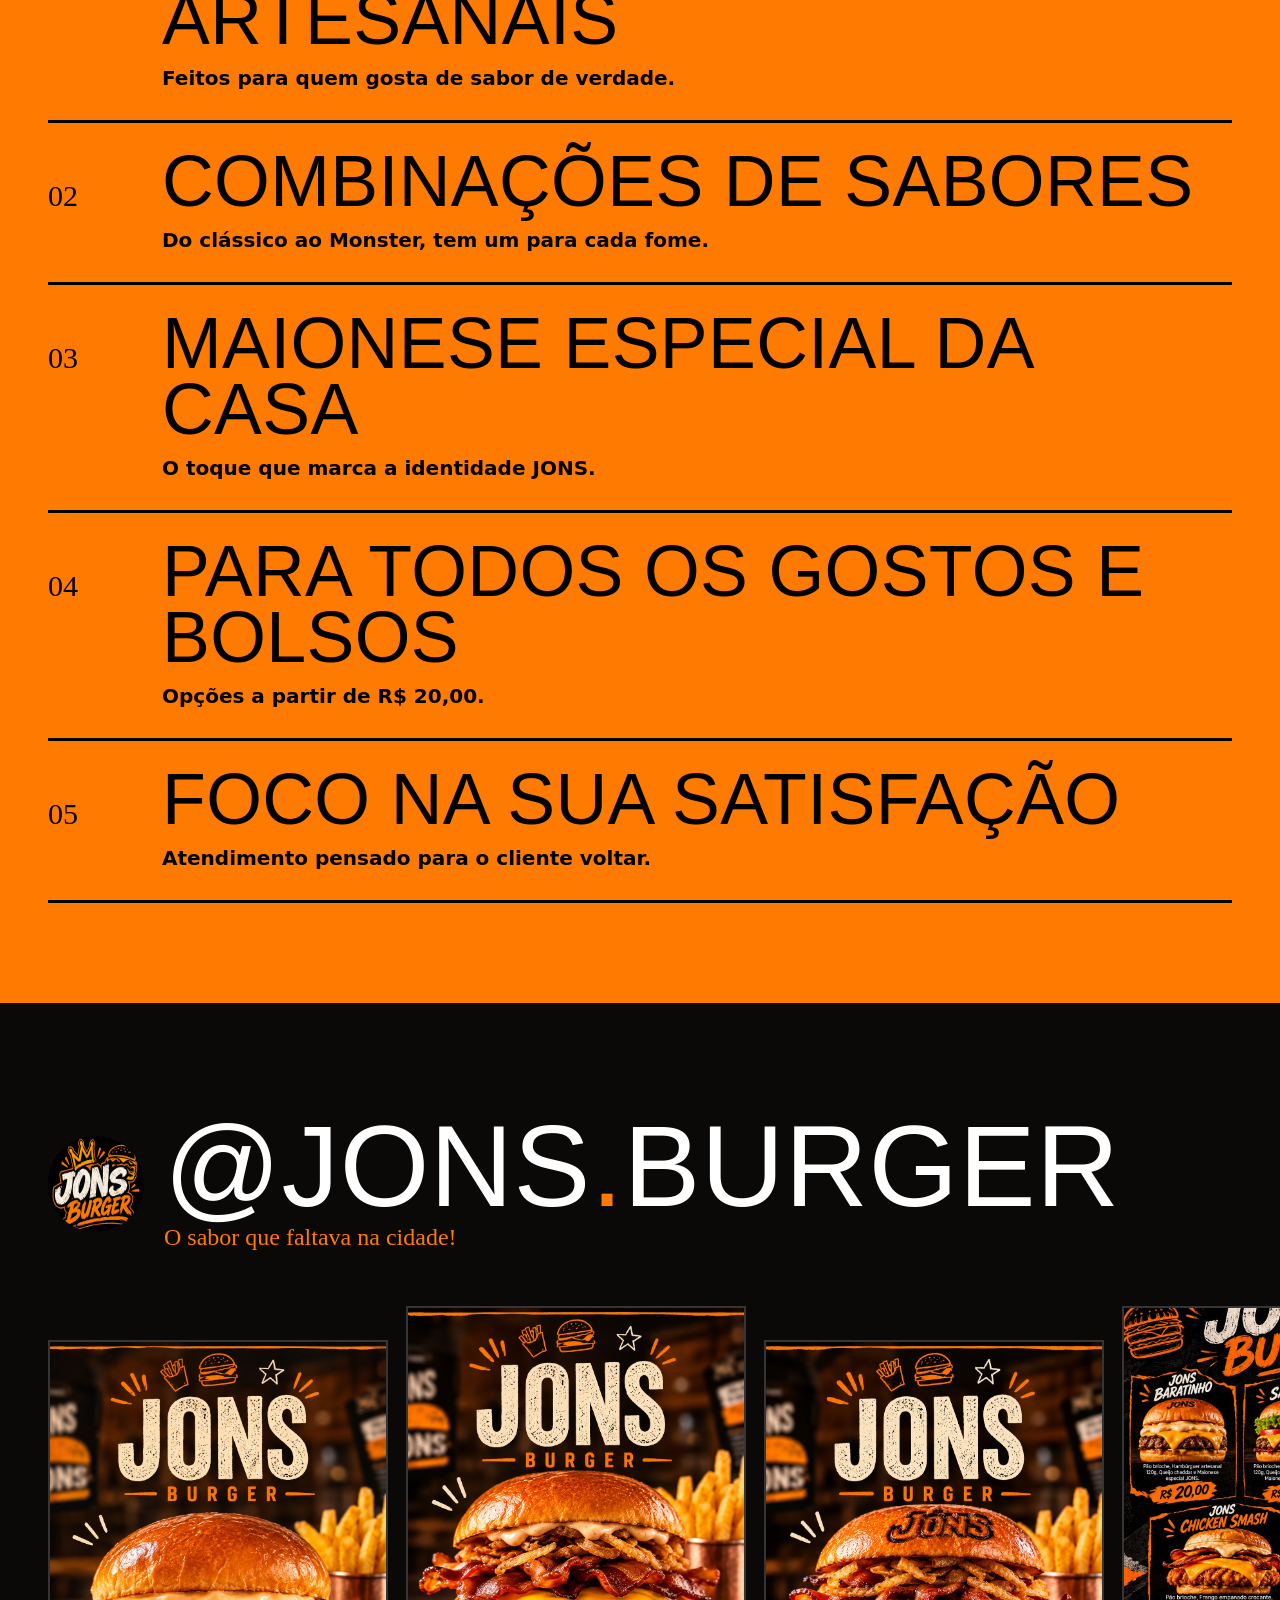
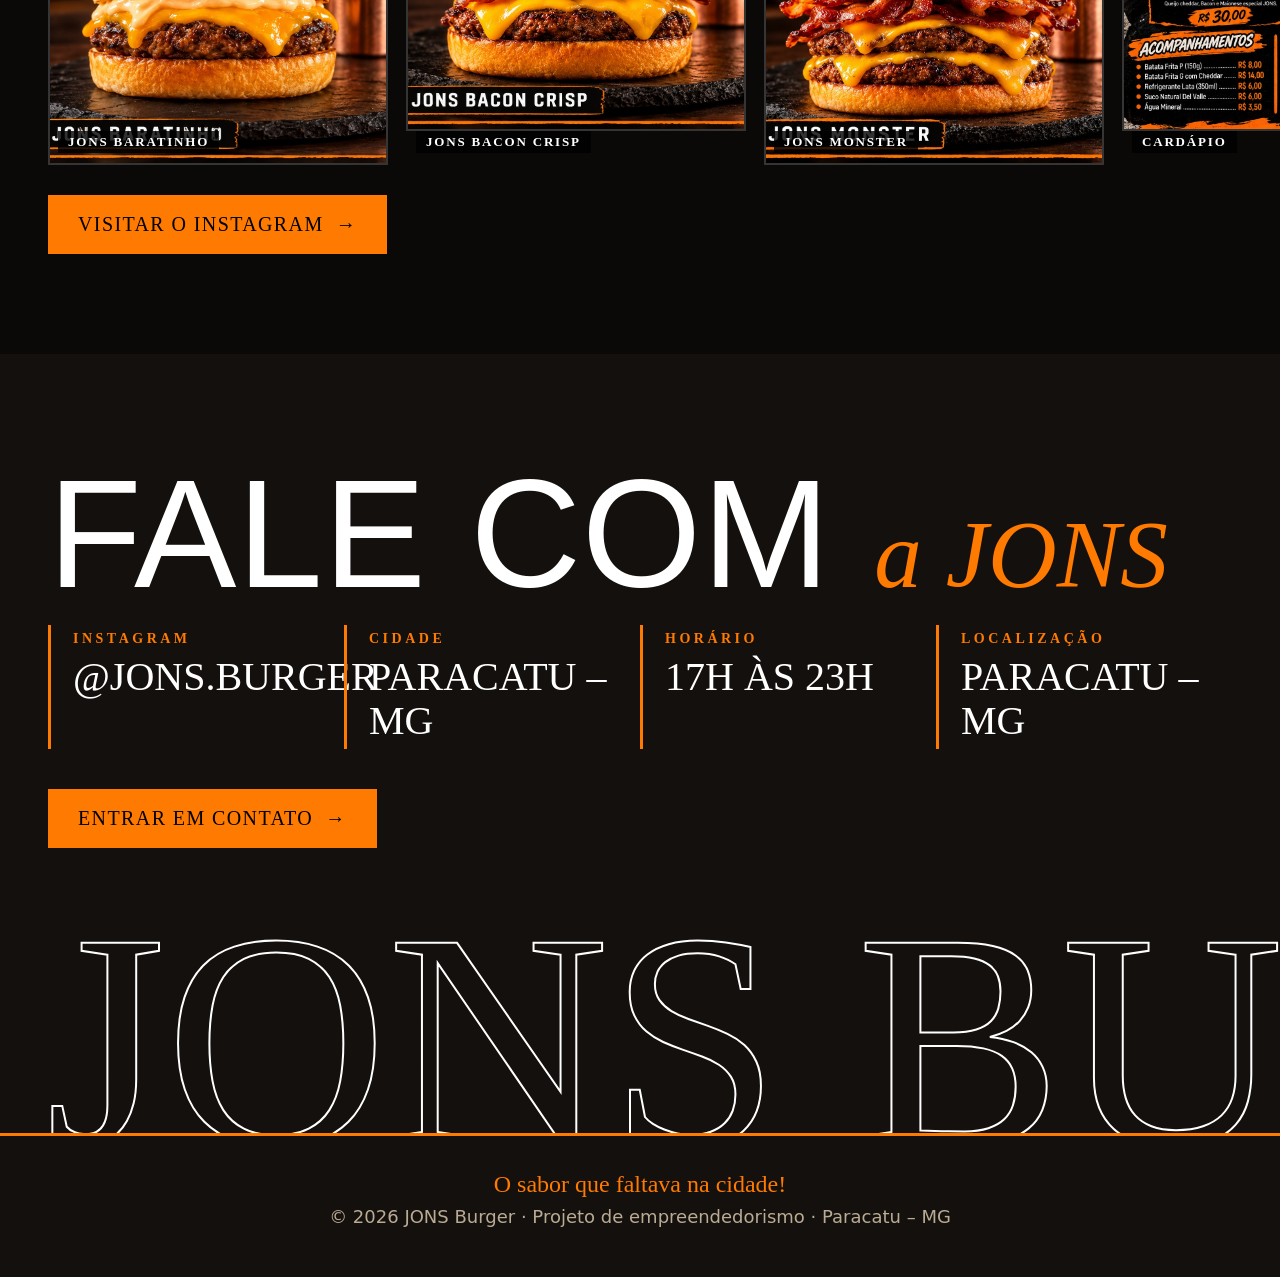
==== commit d5522322: "Update index.html" ====
--- a/docs/index.html
+++ b/docs/index.html
@@ -23,6 +23,12 @@
     <link rel="canonical" href="https://COLE_AQUI_O_ENDERECO_DO_SITE/">
   A imagem de compartilhamento já existe em docs/img/og.jpg (1200x630).
 -->
+<meta property="og:image" content="https://jonsburger.github.io/jons-burger/img/og.jpg">
+    <meta property="og:image:width" content="1200">
+    <meta property="og:image:height" content="630">
+    <meta property="og:image:alt" content="Hambúrgueres artesanais da JONS Burger">
+    <meta property="og:url" content="https://jonsburger.github.io/jons-burger/">
+    <link rel="canonical" href="https://jonsburger.github.io/jons-burger/">
 <meta http-equiv="Content-Security-Policy" content="default-src 'self'; script-src 'self'; style-src 'self' 'unsafe-inline' https://fonts.googleapis.com; font-src https://fonts.gstatic.com; img-src 'self' data:; connect-src 'self' https://*.supabase.co; base-uri 'self'; form-action 'self'">
 <meta name="theme-color" content="#0a0908">
 <link rel="icon" href="img/logo.jpg">
@@ -41,7 +47,7 @@
 </div></header>
 <div id="nav" role="dialog" aria-modal="true" aria-label="Menu de navegação" aria-hidden="true">
   <a href="#cardapio">Cardápio</a><a href="#monster">JONS Monster</a><a href="#historia">Nossa história</a><a href="#diferenciais">Diferenciais</a><a href="#instagram">Instagram</a><a href="#contato">Contato</a>
-  <small>Paracatu – MG · 17h às 23h · @ons.burger</small>
+  <small>Paracatu – MG · 17h às 23h · @jons.burger</small>
 </div>
 
 <main>
@@ -111,13 +117,13 @@
     <div class="df"><b>01</b><h3>Hambúrgueres artesanais</h3><p>Feitos para quem gosta de sabor de verdade.</p></div>
     <div class="df"><b>02</b><h3>Combinações de sabores</h3><p>Do clássico ao Monster, tem um para cada fome.</p></div>
     <div class="df"><b>03</b><h3>Maionese especial da casa</h3><p>O toque que marca a identidade JONS.</p></div>
-    <div class="df"><b>04</b><h3>Para todos os gostos e bolsos</h3><p>Opções a partir de R$ 12,00.</p></div>
+    <div class="df"><b>04</b><h3>Para todos os gostos e bolsos</h3><p>Opções a partir de R$ 20,00.</p></div>
     <div class="df"><b>05</b><h3>Foco na sua satisfação</h3><p>Atendimento pensado para o cliente voltar.</p></div>
   </div>
 </div></section>
 
 <section id="instagram">
-  <div class="wrap"><div class="igh rv"><img src="img/logo.jpg" alt="Perfil @ons.burger" loading="lazy"><div><h2 class="h2" style="margin:0;font-size:clamp(44px,9vw,120px)">@ons<span class="or">.</span>burger</h2><p class="mk or" style="font-size:24px">O sabor que faltava na cidade!</p></div></div></div>
+  <div class="wrap"><div class="igh rv"><img src="img/logo.jpg" alt="Perfil @ons.burger" loading="lazy"><div><h2 class="h2" style="margin:0;font-size:clamp(44px,9vw,120px)">@jons<span class="or">.</span>burger</h2><p class="mk or" style="font-size:24px">O sabor que faltava na cidade!</p></div></div></div>
   <div class="reel" id="gallery" tabindex="0" aria-label="Galeria de artes e produtos, role para o lado"></div>
   <div class="wrap"><a class="btn p" href="https://www.instagram.com/ons.burger/" target="_blank" rel="noopener">VISITAR O INSTAGRAM</a></div>
 </section>
@@ -125,7 +131,7 @@
 <section id="contato"><div class="wrap">
   <h2 class="h2 rv">Fale com <span class="serif">a JONS</span></h2>
   <div class="info rv">
-    <div><b>INSTAGRAM</b><a href="https://www.instagram.com/ons.burger/" target="_blank" rel="noopener">@ons.burger</a></div>
+    <div><b>INSTAGRAM</b><a href="https://www.instagram.com/ons.burger/" target="_blank" rel="noopener">@jons.burger</a></div>
     <div><b>CIDADE</b>Paracatu – MG</div>
     <div><b>HORÁRIO</b>17h às 23h</div>
     <div><b>LOCALIZAÇÃO</b><span id="addr"></span></div>
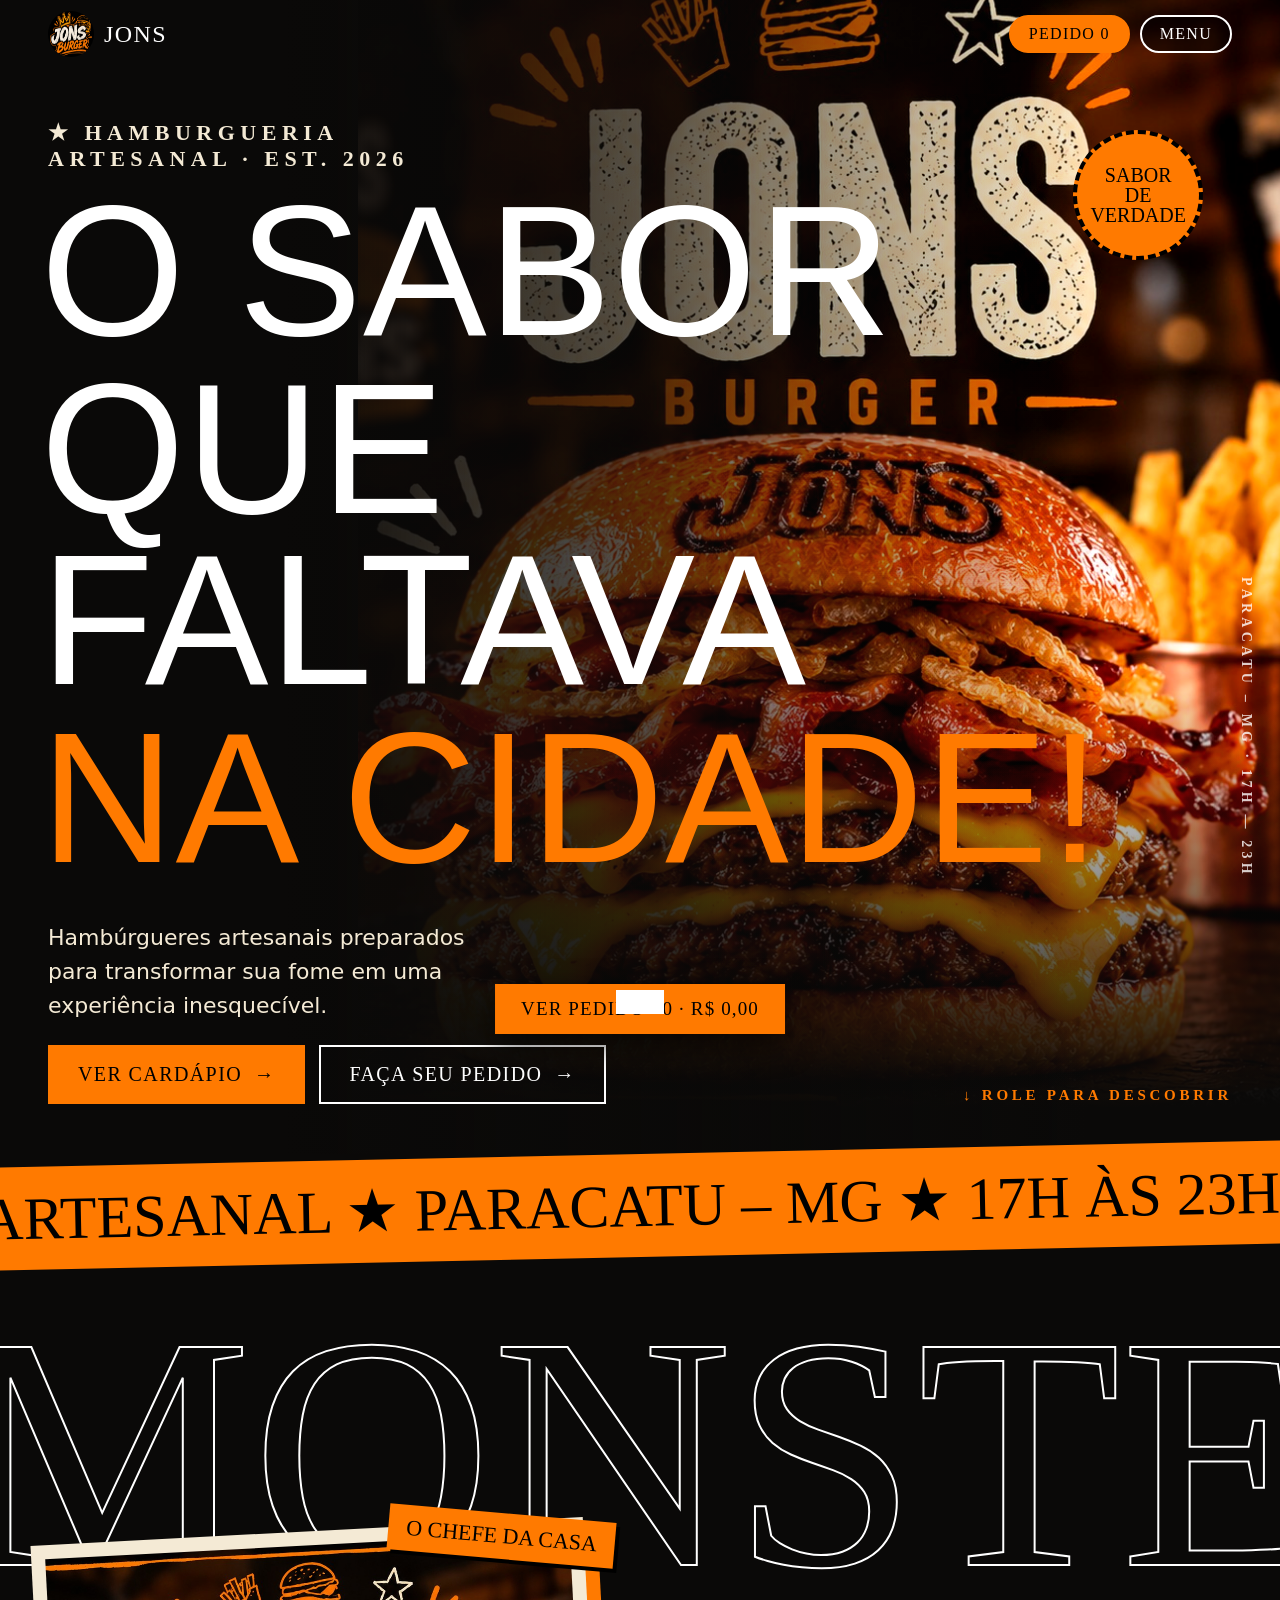
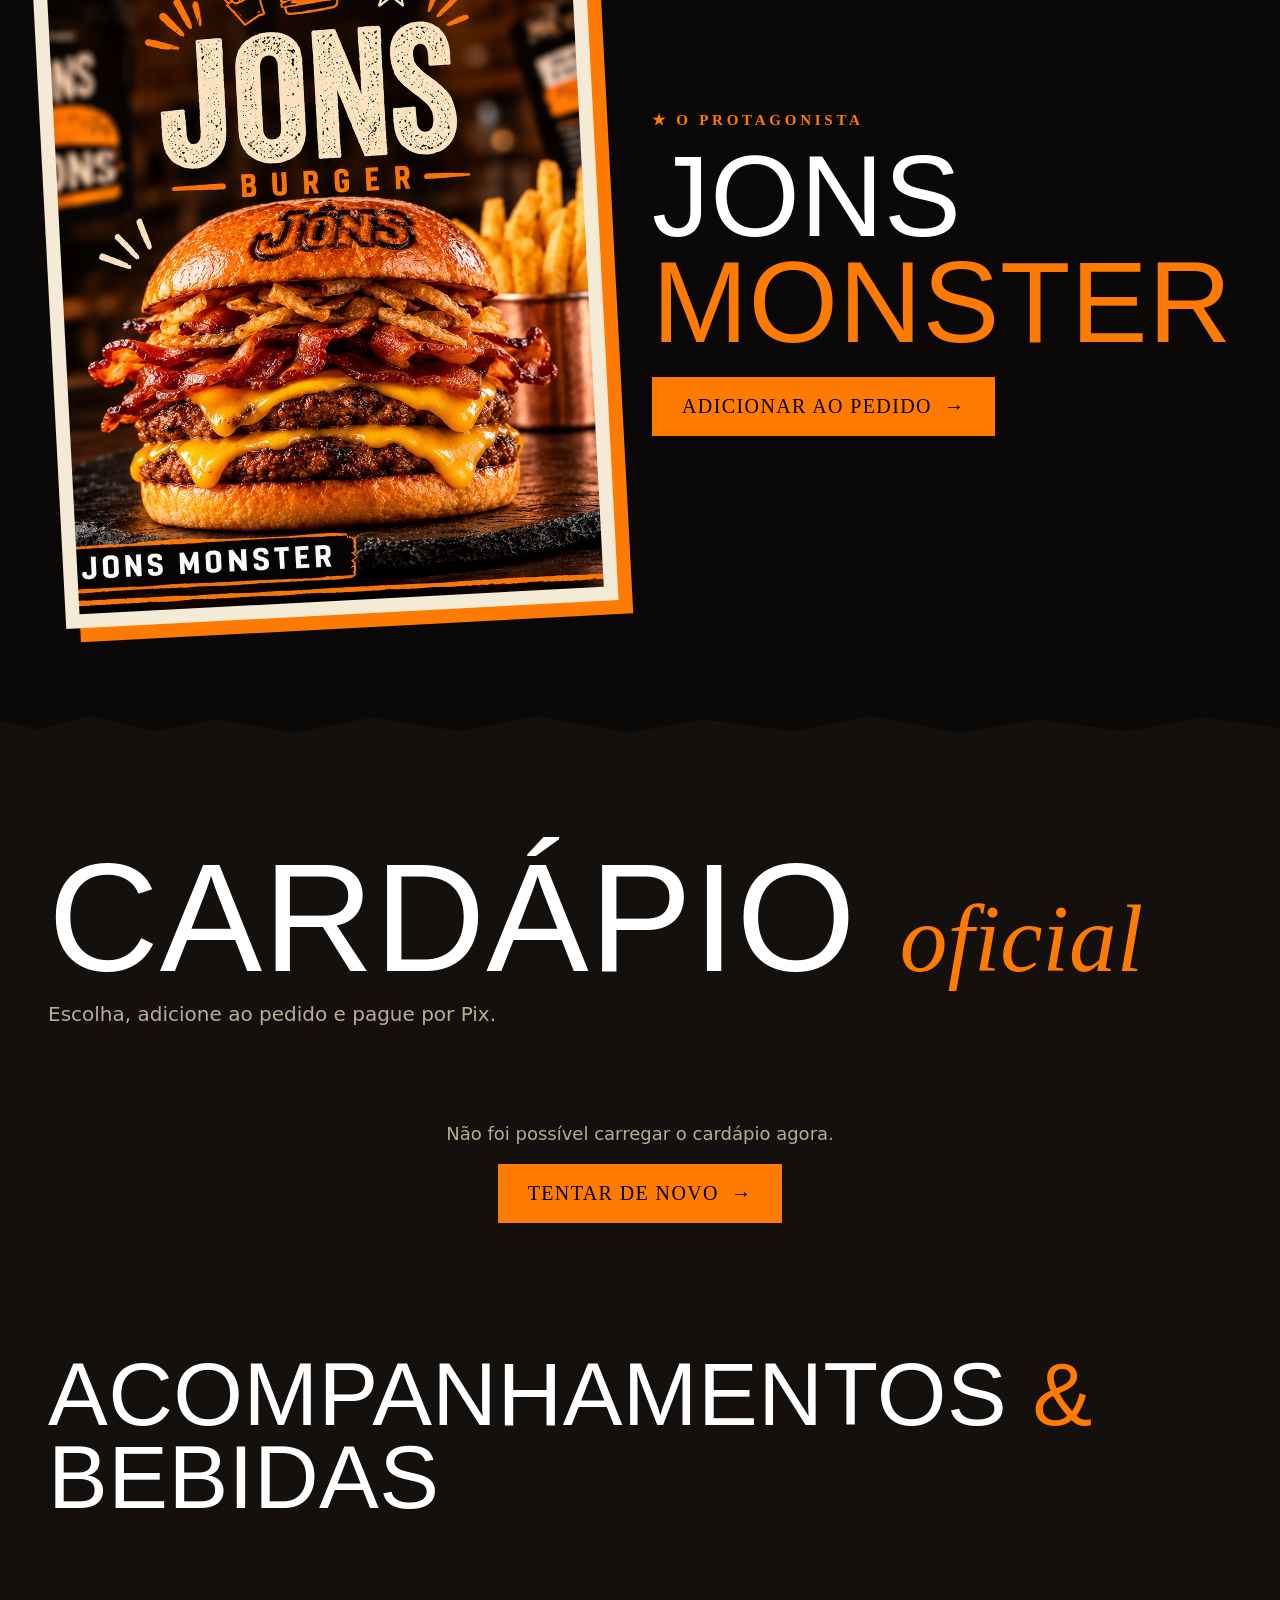
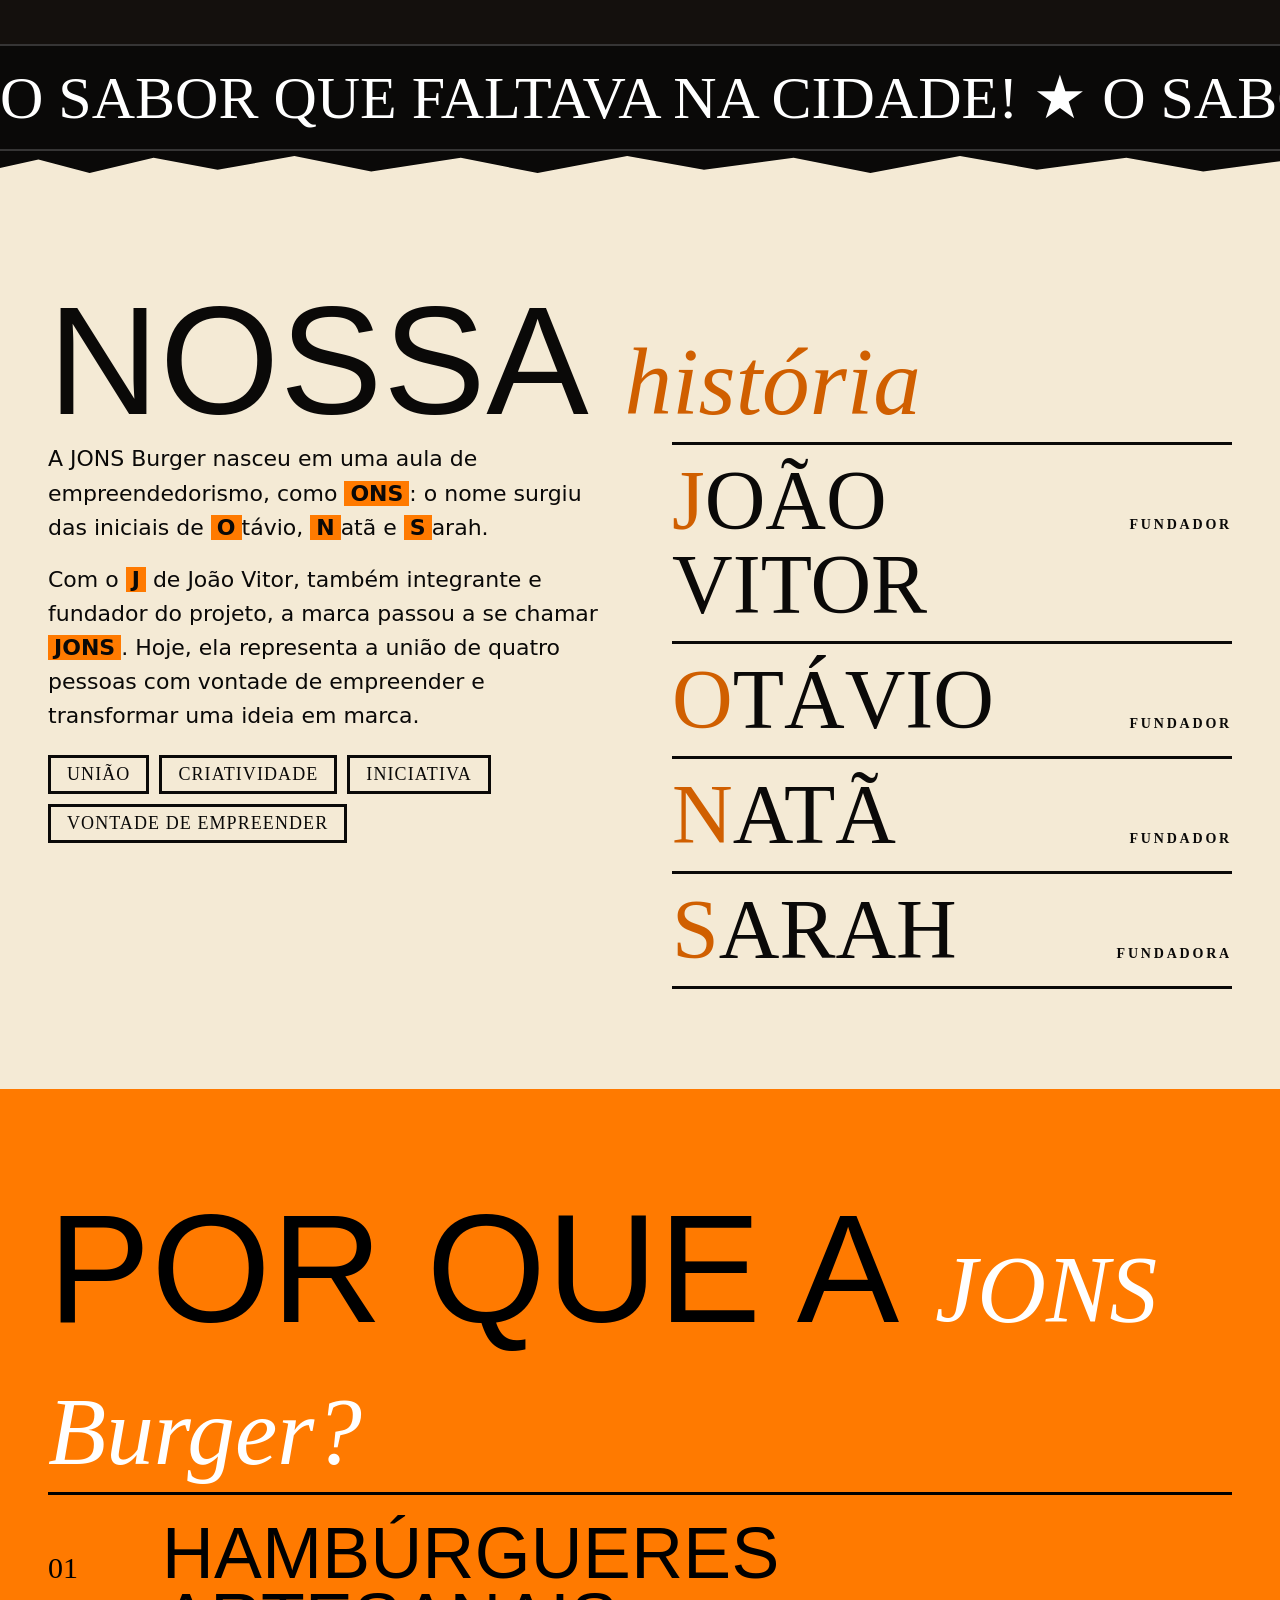
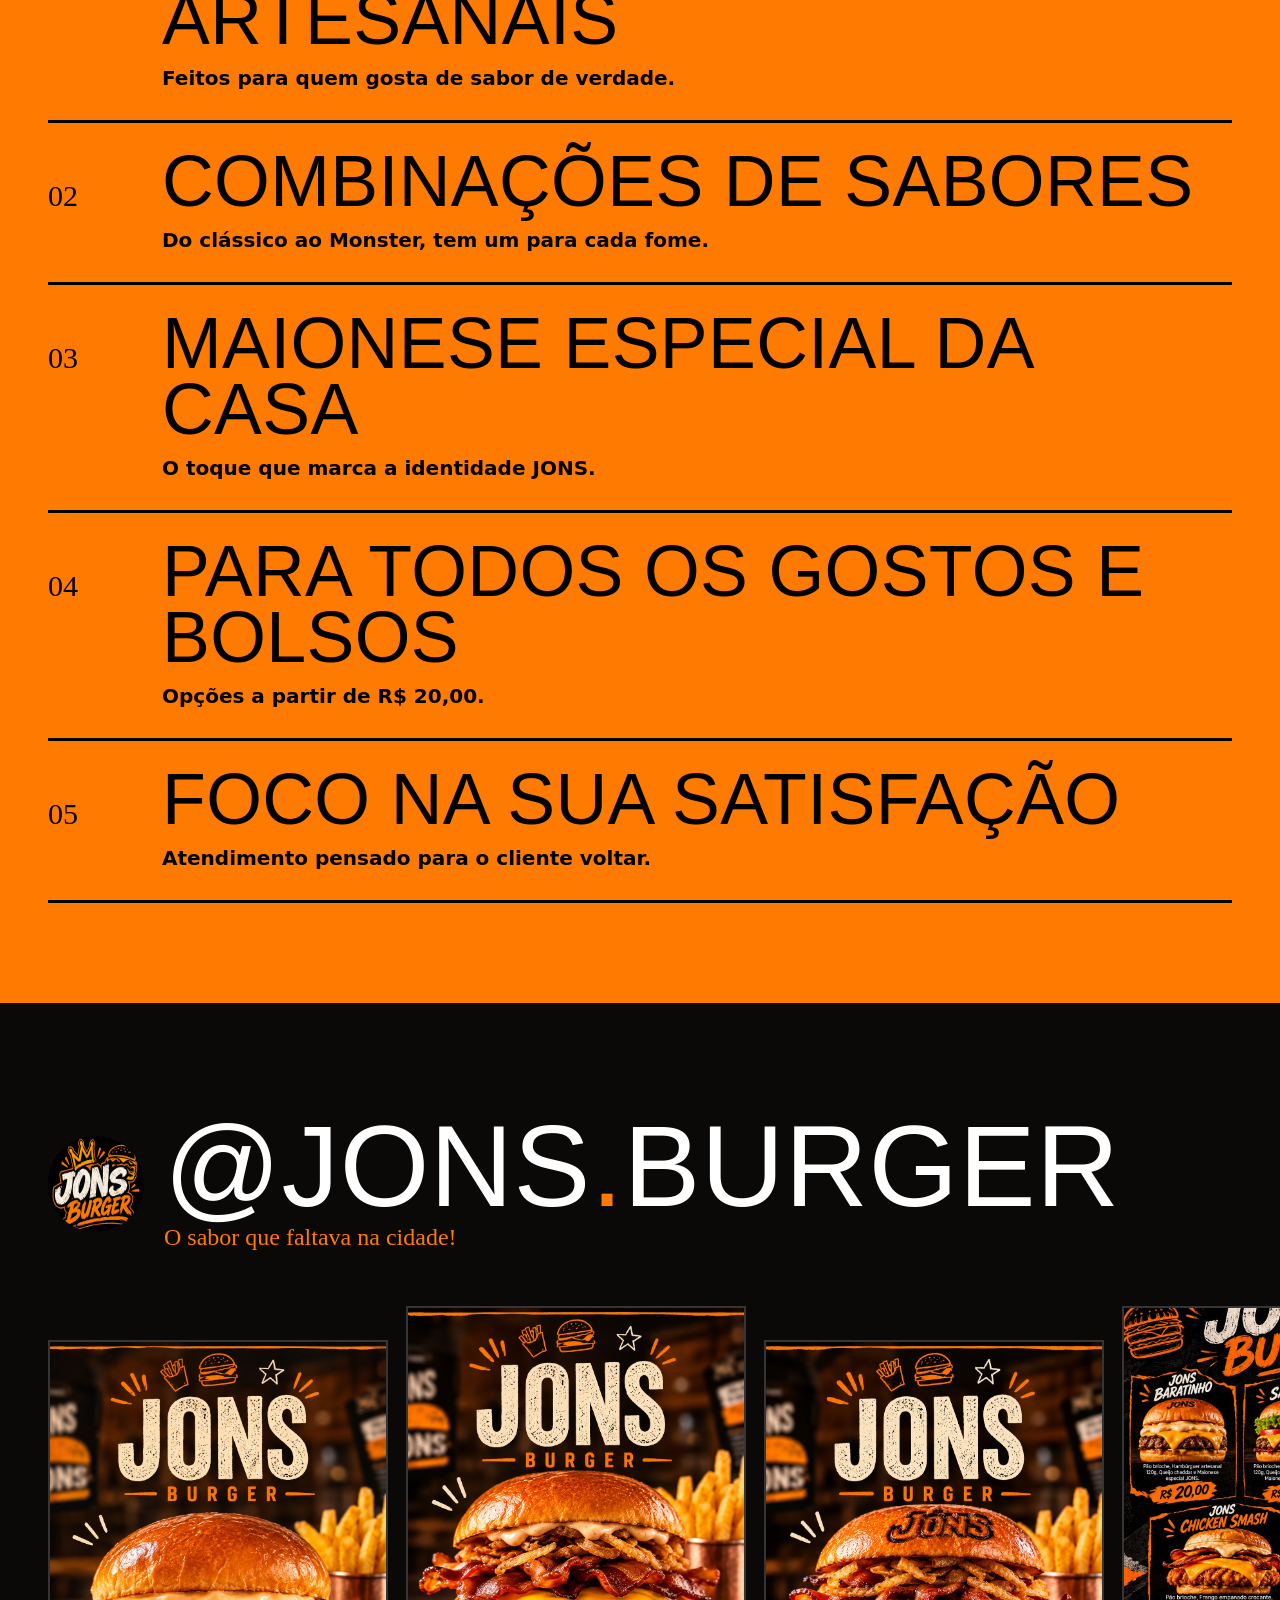
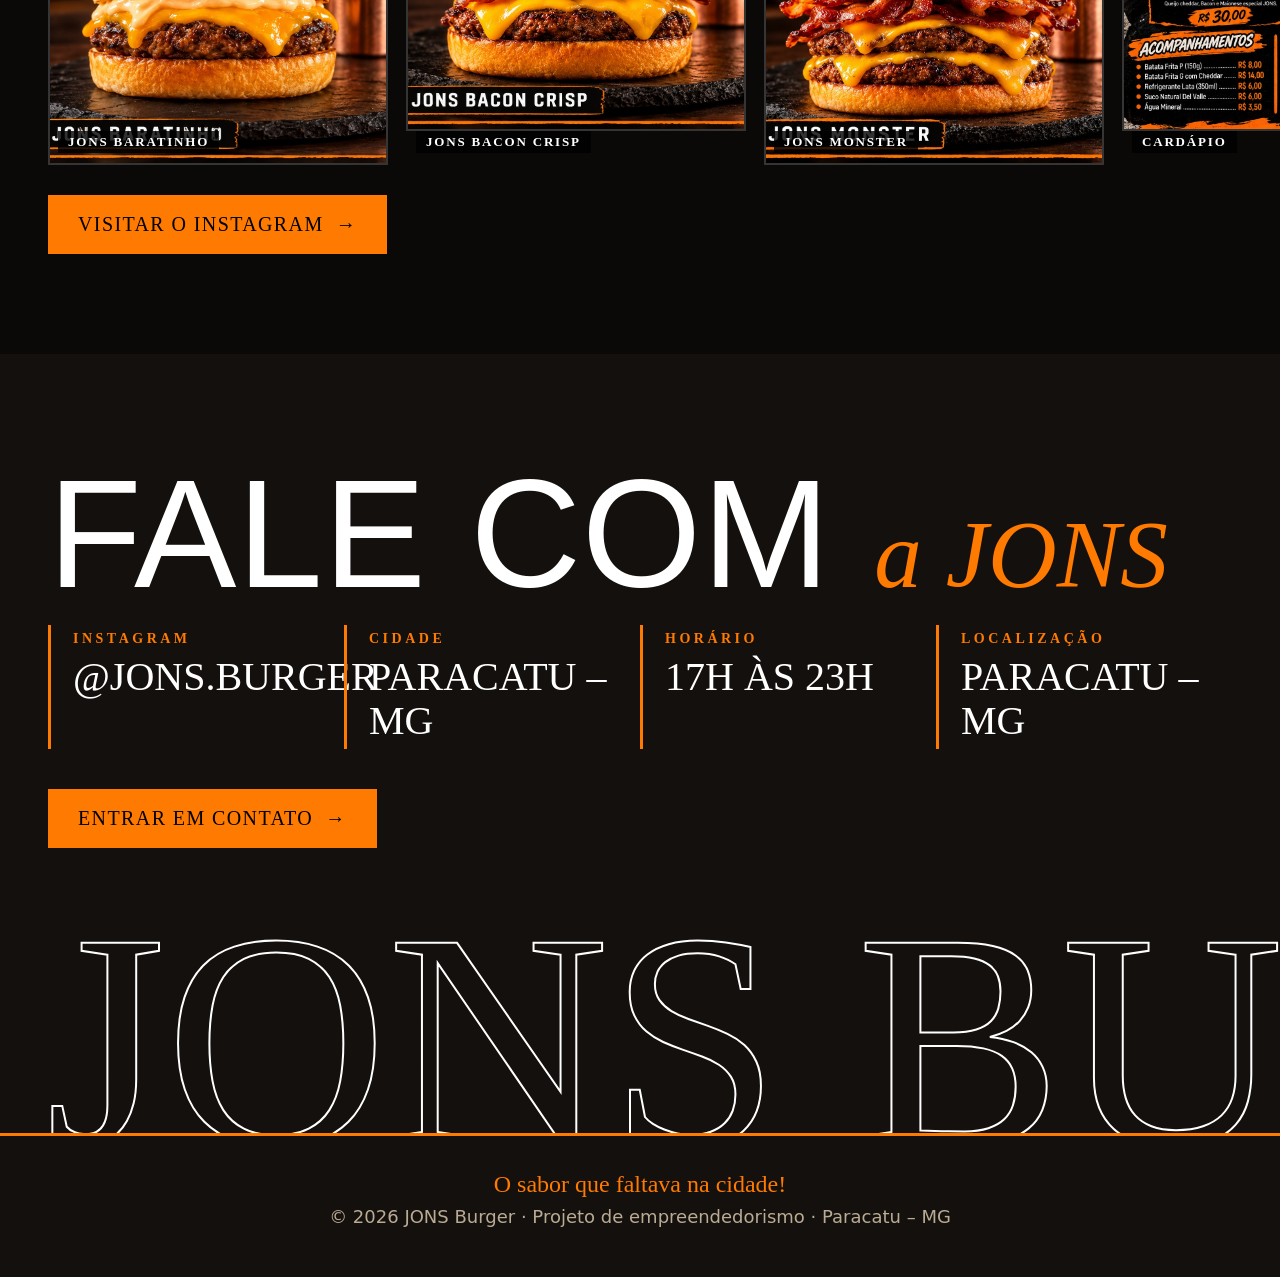
==== commit dd15c337: "Add files via upload" ====
--- a/docs/index.html
+++ b/docs/index.html
@@ -31,6 +31,12 @@
     <link rel="canonical" href="https://jonsburger.github.io/jons-burger/">
 <meta http-equiv="Content-Security-Policy" content="default-src 'self'; script-src 'self'; style-src 'self' 'unsafe-inline' https://fonts.googleapis.com; font-src https://fonts.gstatic.com; img-src 'self' data:; connect-src 'self' https://*.supabase.co; base-uri 'self'; form-action 'self'">
 <meta name="theme-color" content="#0a0908">
+<link rel="manifest" href="manifest.webmanifest">
+<link rel="apple-touch-icon" href="img/pwa-apple-180.png">
+<meta name="mobile-web-app-capable" content="yes">
+<meta name="apple-mobile-web-app-capable" content="yes">
+<meta name="apple-mobile-web-app-title" content="JONS Burger">
+<meta name="apple-mobile-web-app-status-bar-style" content="black-translucent">
 <link rel="icon" href="img/logo.jpg">
 <link rel="preconnect" href="https://fonts.googleapis.com"><link rel="preconnect" href="https://fonts.gstatic.com" crossorigin>
 <link href="https://fonts.googleapis.com/css2?family=Anton&family=Instrument+Serif:ital@1&family=Permanent+Marker&family=Barlow:wght@400;600;700&display=swap" rel="stylesheet">
@@ -48,6 +54,7 @@
 <div id="nav" role="dialog" aria-modal="true" aria-label="Menu de navegação" aria-hidden="true">
   <a href="#cardapio">Cardápio</a><a href="#monster">JONS Monster</a><a href="#historia">Nossa história</a><a href="#diferenciais">Diferenciais</a><a href="#instagram">Instagram</a><a href="#contato">Contato</a>
   <small>Paracatu – MG · 17h às 23h · @jons.burger</small>
+  <button type="button" class="btn s" data-install hidden style="margin-top:18px;align-self:flex-start;color:#000;box-shadow:inset 0 0 0 2px #000">INSTALAR O APP</button>
 </div>
 
 <main>
@@ -123,15 +130,15 @@
 </div></section>
 
 <section id="instagram">
-  <div class="wrap"><div class="igh rv"><img src="img/logo.jpg" alt="Perfil @ons.burger" loading="lazy"><div><h2 class="h2" style="margin:0;font-size:clamp(44px,9vw,120px)">@jons<span class="or">.</span>burger</h2><p class="mk or" style="font-size:24px">O sabor que faltava na cidade!</p></div></div></div>
+  <div class="wrap"><div class="igh rv"><img src="img/logo.jpg" alt="Perfil @jons.burger" loading="lazy"><div><h2 class="h2" style="margin:0;font-size:clamp(44px,9vw,120px)">@jons<span class="or">.</span>burger</h2><p class="mk or" style="font-size:24px">O sabor que faltava na cidade!</p></div></div></div>
   <div class="reel" id="gallery" tabindex="0" aria-label="Galeria de artes e produtos, role para o lado"></div>
-  <div class="wrap"><a class="btn p" href="https://www.instagram.com/ons.burger/" target="_blank" rel="noopener">VISITAR O INSTAGRAM</a></div>
+  <div class="wrap"><a class="btn p" href="https://www.instagram.com/jons.burger/" target="_blank" rel="noopener">VISITAR O INSTAGRAM</a></div>
 </section>
 
 <section id="contato"><div class="wrap">
   <h2 class="h2 rv">Fale com <span class="serif">a JONS</span></h2>
   <div class="info rv">
-    <div><b>INSTAGRAM</b><a href="https://www.instagram.com/ons.burger/" target="_blank" rel="noopener">@jons.burger</a></div>
+    <div><b>INSTAGRAM</b><a href="https://www.instagram.com/jons.burger/" target="_blank" rel="noopener">@jons.burger</a></div>
     <div><b>CIDADE</b>Paracatu – MG</div>
     <div><b>HORÁRIO</b>17h às 23h</div>
     <div><b>LOCALIZAÇÃO</b><span id="addr"></span></div>
@@ -140,7 +147,7 @@
   <div class="giant ol" aria-hidden="true" data-x=".05">JONS Burger</div>
 </div></section>
 </main>
-<footer><span class="mk or" style="font-size:24px">O sabor que faltava na cidade!</span><br>© 2026 JONS Burger · Projeto de empreendedorismo · Paracatu – MG</footer>
+<footer><span class="mk or" style="font-size:24px">O sabor que faltava na cidade!</span><br>© 2026 JONS Burger · Projeto de empreendedorismo · Paracatu – MG<br><button type="button" class="btn s" data-install hidden style="margin-top:14px">INSTALAR O APP</button></footer>
 
 <div class="ov" id="ov"></div>
 <aside id="cart" role="dialog" aria-modal="true" aria-label="Seu pedido" aria-hidden="true">
@@ -167,5 +174,6 @@
 <script src="config.js" defer></script>
 <script src="js/sb.js" defer></script>
 <script src="js/app.js" defer></script>
+<script src="js/pwa.js" data-sw="sw.js" defer></script>
 </body>
 </html>
